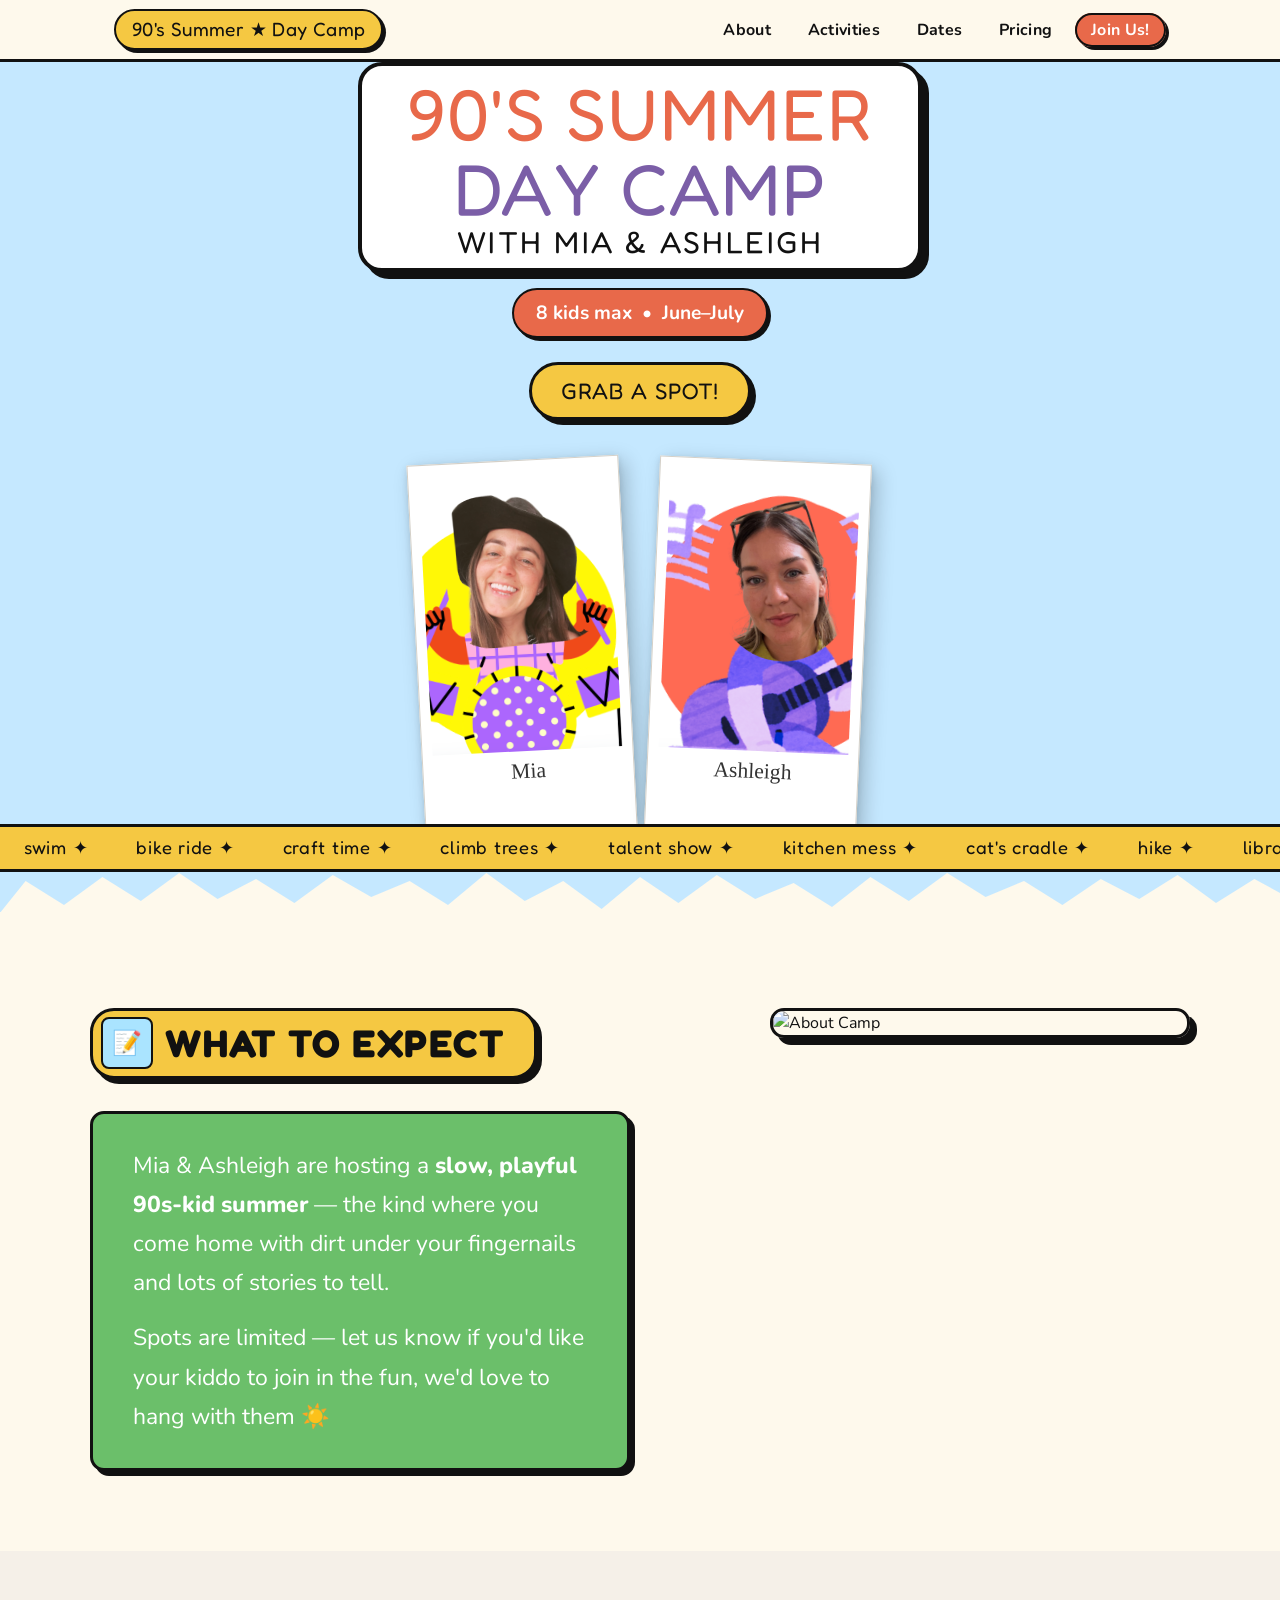
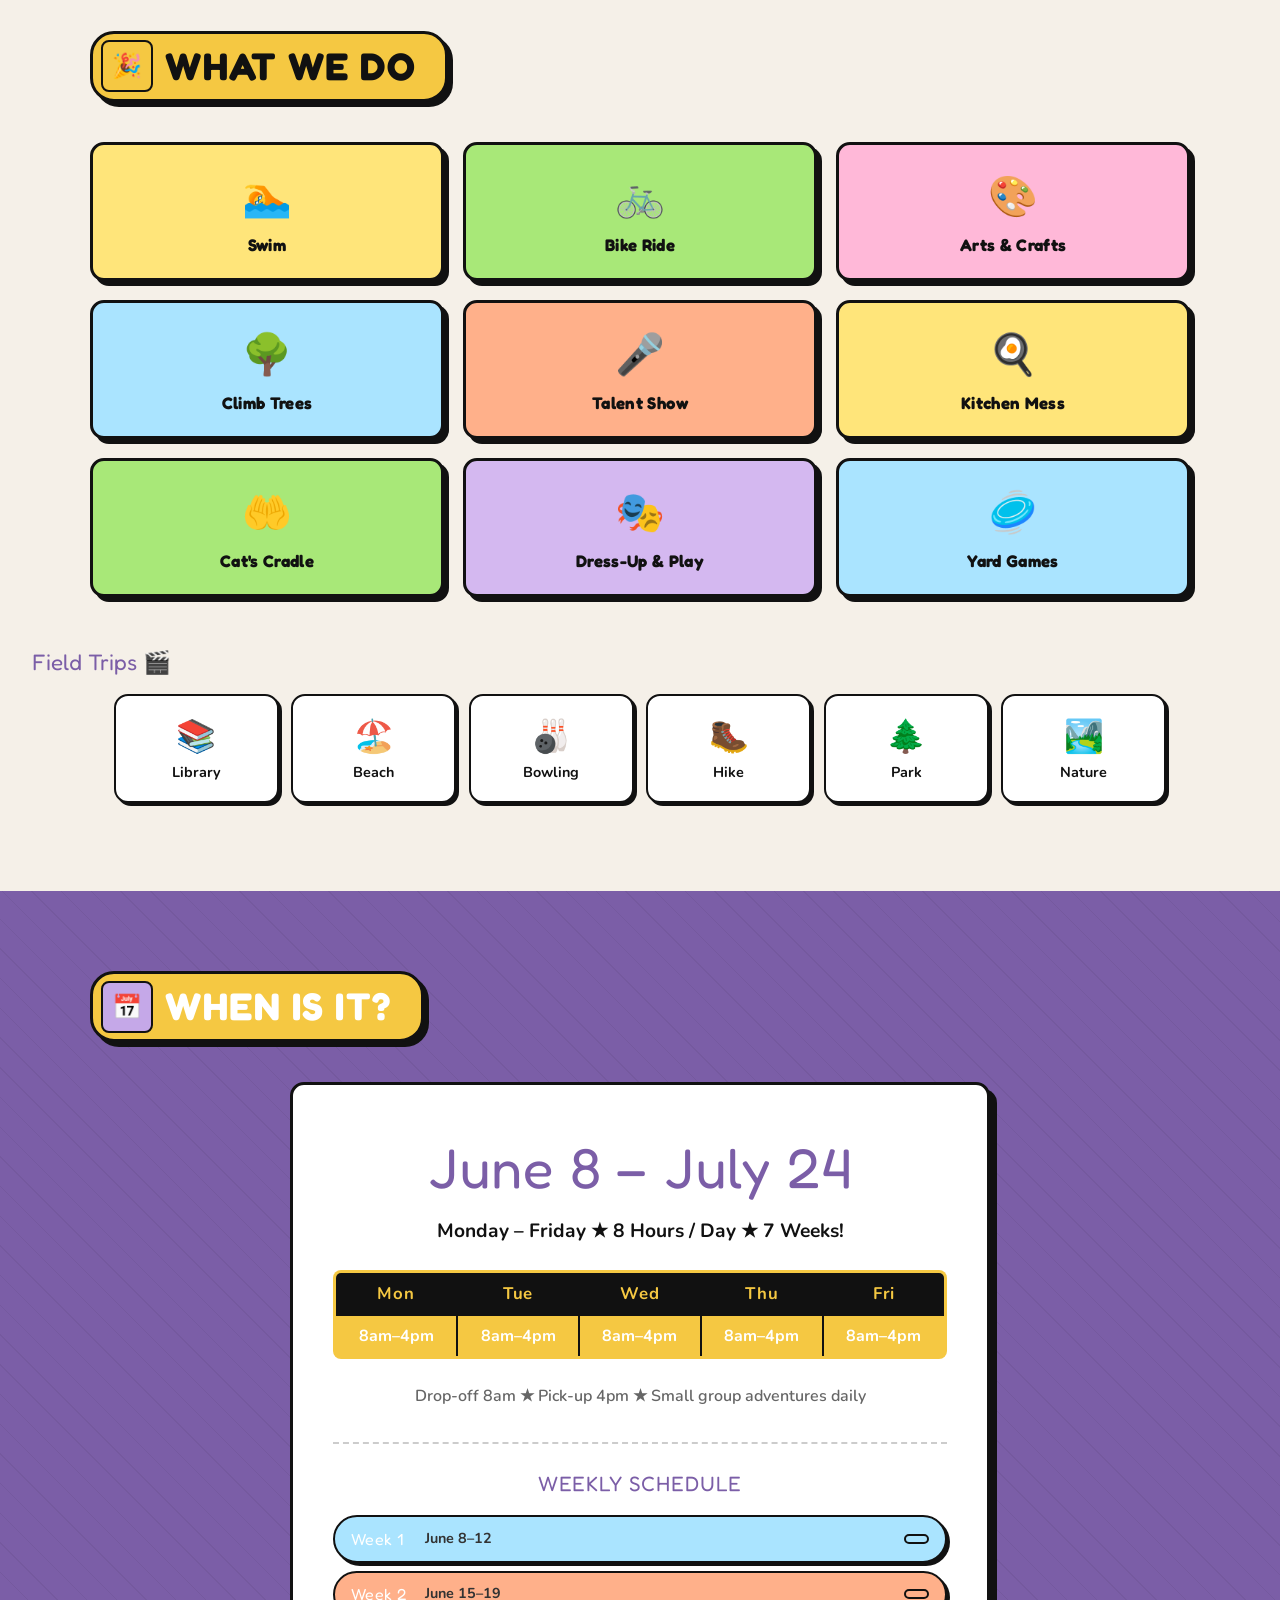
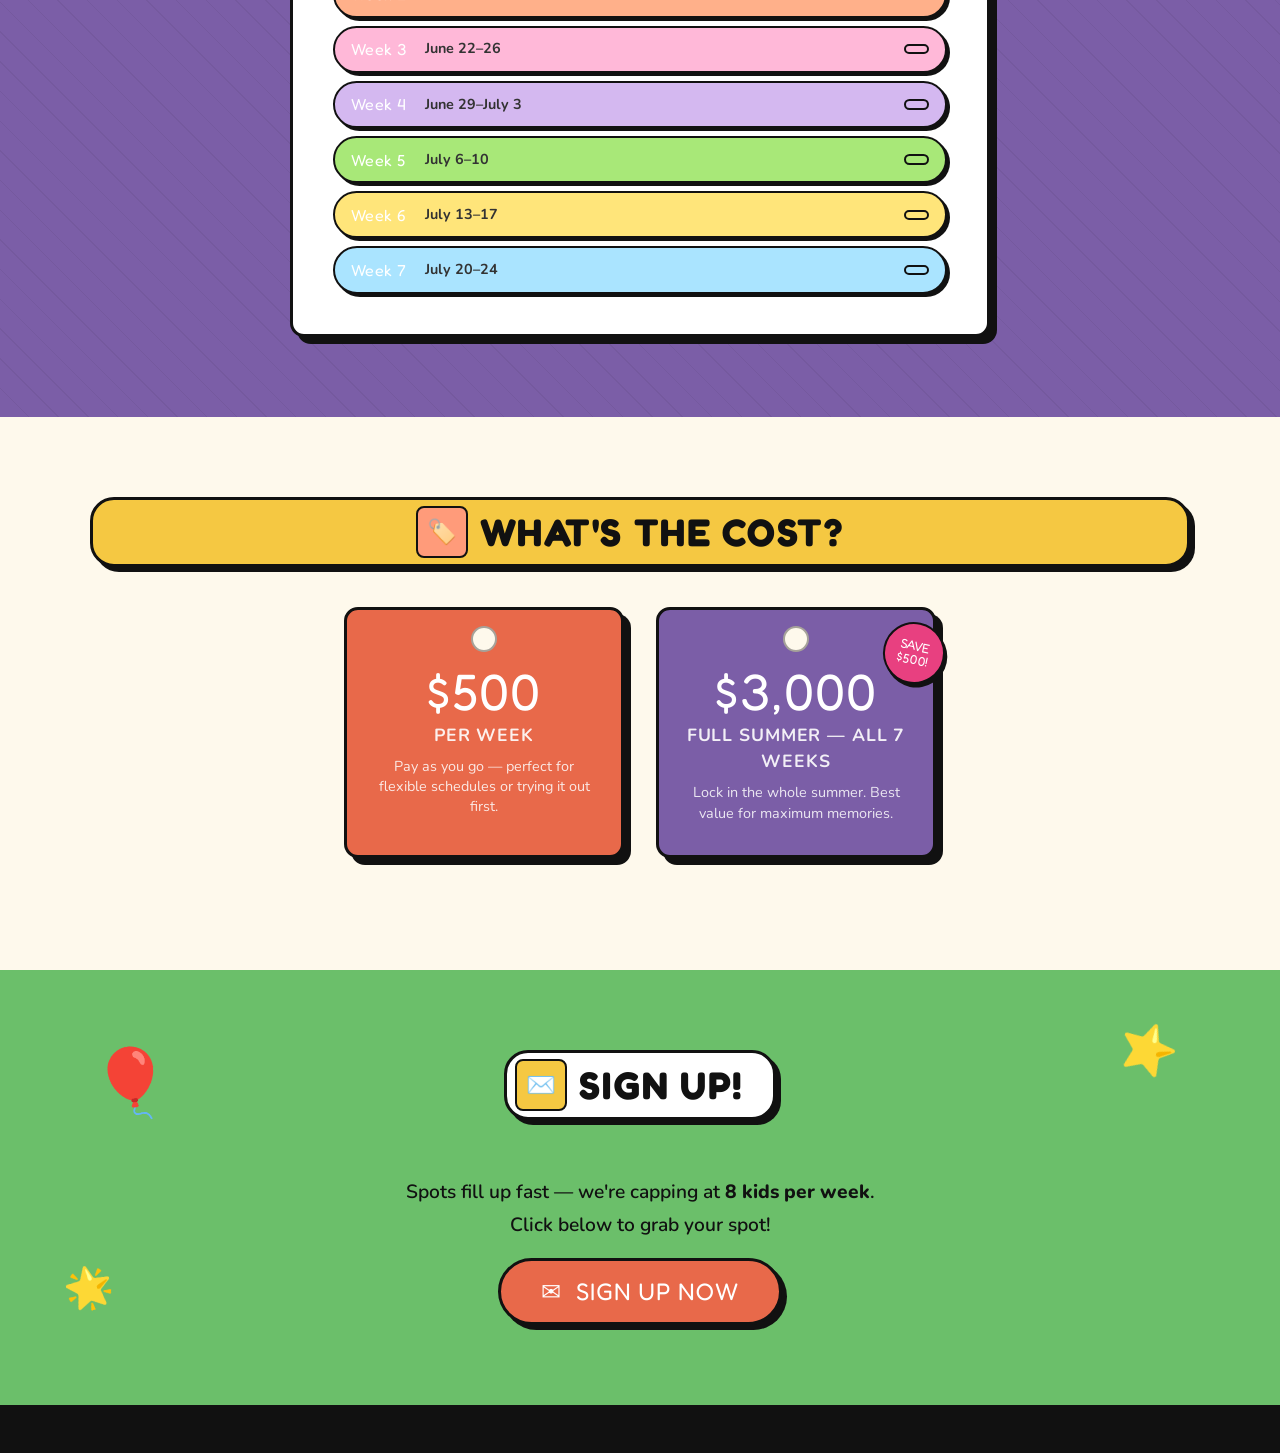
==== index.html @ b793701d "Merge pull request #31 from talllabs/claude/child-registration-collections-RQ54c Remove emoji featur" ====
<!DOCTYPE html>
<html lang="en">
<head>
  <meta charset="UTF-8" />
  <meta name="viewport" content="width=device-width, initial-scale=1.0" />
  <title>90's Summer Day Camp</title>
  <meta name="camp-jsonbin-key" content=$2a$10$X6s.Q4j9Kp0GneoQ5o5ya.vvOw.jIzRJ5BoRgBD1ADGvx.qs7HqnG>
  <meta name="description" content="A slow, playful 90s-kid summer. June–July. Hosted by Mia & Ashleigh." />
  <!-- Camp data bin — set this after admin setup (Settings → Copy Snippet) -->
  <meta name="camp-bin-id" content="69d0a3d6856a682189fa7ef5" />
  <!-- JSONBin scoped Access Key for form submission logging — use Access Key, NOT master key -->
  <meta name="camp-jsonbin-key" content="$2a$10$X6s.Q4j9Kp0GneoQ5o5ya.vvOw.jIzRJ5BoRgBD1ADGvx.qs7HqnG" />

  <!-- Fonts -->
  <link rel="preconnect" href="https://fonts.googleapis.com" />
  <link rel="preconnect" href="https://fonts.gstatic.com" crossorigin />
  <link href="https://fonts.googleapis.com/css2?family=VT323&family=Boogaloo&family=Titan+One&family=Permanent+Marker&family=Fredoka+One&family=Nunito:wght@400;600;700;800&display=swap" rel="stylesheet" />

  <!-- CSS -->
  <link rel="stylesheet" href="css/reset.css" />
  <link rel="stylesheet" href="css/variables.css" />
  <link rel="stylesheet" href="css/layout.css" />
  <link rel="stylesheet" href="css/typography.css" />
  <link rel="stylesheet" href="css/components.css" />
  <link rel="stylesheet" href="css/hero.css" />
  <link rel="stylesheet" href="css/mobile.css" />
</head>
<body>

  <!-- NAV -->
  <nav class="site-nav" id="site-nav">
    <div class="nav-inner">
      <a href="/" class="nav-logo" style="text-decoration:none;">90's Summer &#9733; Day Camp</a>
      <ul class="nav-links">
        <li><a href="#about">About</a></li>
        <li><a href="#activities">Activities</a></li>
        <li><a href="#dates">Dates</a></li>
        <li><a href="#pricing">Pricing</a></li>
        <li><a href="#join" class="nav-cta">Join Us!</a></li>
      </ul>
      <button class="nav-burger" aria-label="Open menu" aria-expanded="false">&#9776;</button>
    </div>
  </nav>

  <!-- HERO -->
  <section class="hero" id="hero">
    <div class="hero-inner">
      <div class="hero-content">
        <div class="hero-title-pill">
          <span class="title-line-1">90's Summer</span>
          <span class="title-line-2">Day Camp</span>
          <span class="title-line-3">With Mia &amp; Ashleigh</span>
        </div>
        <p class="hero-tagline">8 kids max &nbsp;&#8226;&nbsp; June&ndash;July</p>
        <a href="#join" class="btn btn--hero">Grab a Spot!</a>
      </div>

      <div class="hero-photos">
        <div class="polaroid polaroid--left">
          <img src="images/mia.png" alt="Mia" class="hero-photo" />
          <span class="polaroid-name">Mia</span>
        </div>
        <div class="polaroid polaroid--right">
          <img src="images/ashleigh.png" alt="Ashleigh" class="hero-photo" />
          <span class="polaroid-name">Ashleigh</span>
        </div>
      </div>
    </div>

    <div class="marquee-wrap" aria-hidden="true">
      <div class="marquee-track">
        <span>swim &#10022;</span>
        <span>bike ride &#10022;</span>
        <span>craft time &#10022;</span>
        <span>climb trees &#10022;</span>
        <span>talent show &#10022;</span>
        <span>kitchen mess &#10022;</span>
        <span>cat's cradle &#10022;</span>
        <span>hike &#10022;</span>
        <span>library day &#10022;</span>
        <span>bowling &#10022;</span>
        <span>beach trip &#10022;</span>
        <span>park adventures &#10022;</span>
        <span>swim &#10022;</span>
        <span>bike ride &#10022;</span>
        <span>craft time &#10022;</span>
        <span>climb trees &#10022;</span>
        <span>talent show &#10022;</span>
        <span>kitchen mess &#10022;</span>
        <span>cat's cradle &#10022;</span>
        <span>hike &#10022;</span>
        <span>library day &#10022;</span>
        <span>bowling &#10022;</span>
        <span>beach trip &#10022;</span>
        <span>park adventures &#10022;</span>
      </div>
    </div>

    <div class="torn-edge torn-edge--below" aria-hidden="true"></div>
  </section>

  <!-- ABOUT -->
  <section class="about section" id="about">
    <div class="section-inner about-inner">
      <div class="about-text">
        <h2 class="section-banner">
          <span class="banner-icon" style="background: var(--light-blue);">📝</span>
          <span class="banner-text">What to Expect</span>
        </h2>
        <div class="notepad-card">
          <p>
            Mia &amp; Ashleigh are hosting a <strong>slow, playful 90s-kid summer</strong> — the kind where you come home with dirt under your fingernails and lots of stories to tell.
          </p>
          <p>
            Spots are limited — let us know if you'd like your kiddo to join in the fun, we'd love to hang with them &#x2600;&#xFE0F;
          </p>
        </div>
      </div>
      <div class="about-decoration">
        <img src="images/about.png" alt="About Camp" class="about-photo">
      </div>
    </div>
  </section>

  <!-- ACTIVITIES -->
  <section class="activities section section--tinted" id="activities">
    <div class="section-inner">
      <h2 class="section-banner">
        <span class="banner-icon" style="background: var(--yellow);">🎉</span>
        <span class="banner-text">What We Do</span>
      </h2>

      <div class="activity-grid">
        <div class="activity-card" style="--card-bg: #FFE57A;">
          <div class="activity-icon">🏊</div>
          <div class="activity-name">Swim</div>
        </div>
        <div class="activity-card" style="--card-bg: #A8E878;">
          <div class="activity-icon">🚲</div>
          <div class="activity-name">Bike Ride</div>
        </div>
        <div class="activity-card" style="--card-bg: #FFB8D8;">
          <div class="activity-icon">🎨</div>
          <div class="activity-name">Arts &amp; Crafts</div>
        </div>
        <div class="activity-card" style="--card-bg: #AAE4FF;">
          <div class="activity-icon">🌳</div>
          <div class="activity-name">Climb Trees</div>
        </div>
        <div class="activity-card" style="--card-bg: #FFB08A; color: #111;">
          <div class="activity-icon">🎤</div>
          <div class="activity-name">Talent Show</div>
        </div>
        <div class="activity-card" style="--card-bg: #FFE57A;">
          <div class="activity-icon">🍳</div>
          <div class="activity-name">Kitchen Mess</div>
        </div>
        <div class="activity-card" style="--card-bg: #A8E878;">
          <div class="activity-icon">🤲</div>
          <div class="activity-name">Cat's Cradle</div>
        </div>
        <div class="activity-card" style="--card-bg: #D4B8F0;">
          <div class="activity-icon">🎭</div>
          <div class="activity-name">Dress-Up &amp; Play</div>
        </div>
        <div class="activity-card" style="--card-bg: #AAE4FF;">
          <div class="activity-icon">🥏</div>
          <div class="activity-name">Yard Games</div>
        </div>
      </div>

    </div>
    <div class="film-strip-wrap">
      <div class="film-strip-label">Field Trips &#127916;</div>
      <div class="film-strip" style="max-width: var(--max-width); margin: 0 auto; padding: 0 1.5rem;">
        <div class="film-frame"><span class="frame-emoji">📚</span>Library</div>
        <div class="film-frame"><span class="frame-emoji">🏖️</span>Beach</div>
        <div class="film-frame"><span class="frame-emoji">🎳</span>Bowling</div>
        <div class="film-frame"><span class="frame-emoji">🥾</span>Hike</div>
        <div class="film-frame"><span class="frame-emoji">🌲</span>Park</div>
        <div class="film-frame"><span class="frame-emoji">🏞️</span>Nature</div>
      </div>
    </div>
  </section>

  <!-- DATES -->
  <section class="dates section" id="dates">
    <div class="section-inner">
      <h2 class="section-banner">
        <span class="banner-icon" style="background: var(--lavender);">📅</span>
        <span class="banner-text" style="color: var(--white);">When Is It?</span>
      </h2>

      <div class="dates-card">
        <div class="dates-range">June 8 – July 24</div>
        <div class="dates-sub">Monday – Friday &#9733; 8 Hours / Day &#9733; 7 Weeks!</div>
        <table class="schedule-table">
          <thead>
            <tr>
              <th>Mon</th>
              <th>Tue</th>
              <th>Wed</th>
              <th>Thu</th>
              <th>Fri</th>
            </tr>
          </thead>
          <tbody>
            <tr>
              <td>8am–4pm</td>
              <td>8am–4pm</td>
              <td>8am–4pm</td>
              <td>8am–4pm</td>
              <td>8am–4pm</td>
            </tr>
          </tbody>
        </table>
        <p class="dates-note">Drop-off 8am &#9733; Pick-up 4pm &#9733; Small group adventures daily</p>

        <!-- Weekly schedule with live spot counts from Google Sheet -->
        <div class="week-schedule" id="week-schedule">
          <div class="week-schedule-title">Weekly Schedule</div>
          <div class="week-schedule-row week-row--1" data-week="1">
            <span class="week-label">Week 1</span>
            <span class="week-dates">June 8–12</span>
            <span class="week-spots"></span>
          </div>
          <div class="week-schedule-row week-row--2" data-week="2">
            <span class="week-label">Week 2</span>
            <span class="week-dates">June 15–19</span>
            <span class="week-spots"></span>
          </div>
          <div class="week-schedule-row week-row--3" data-week="3">
            <span class="week-label">Week 3</span>
            <span class="week-dates">June 22–26</span>
            <span class="week-spots"></span>
          </div>
          <div class="week-schedule-row week-row--4" data-week="4">
            <span class="week-label">Week 4</span>
            <span class="week-dates">June 29–July 3</span>
            <span class="week-spots"></span>
          </div>
          <div class="week-schedule-row week-row--5" data-week="5">
            <span class="week-label">Week 5</span>
            <span class="week-dates">July 6–10</span>
            <span class="week-spots"></span>
          </div>
          <div class="week-schedule-row week-row--6" data-week="6">
            <span class="week-label">Week 6</span>
            <span class="week-dates">July 13–17</span>
            <span class="week-spots"></span>
          </div>
          <div class="week-schedule-row week-row--7" data-week="7">
            <span class="week-label">Week 7</span>
            <span class="week-dates">July 20–24</span>
            <span class="week-spots"></span>
          </div>
        </div>

      </div>
    </div>
  </section>

  <!-- PRICING -->
  <section class="pricing section" id="pricing">
    <div class="section-inner">
      <h2 class="section-banner section-banner--centered" style="justify-content:center;">
        <span class="banner-icon" style="background: var(--coral);">🏷️</span>
        <span class="banner-text">What's the Cost?</span>
      </h2>

      <div class="pricing-cards">
        <div class="price-tag price-tag--weekly">
          <div class="price-tag-hole"></div>
          <div class="price-amount">$500</div>
          <div class="price-unit">per week</div>
          <div class="price-detail">Pay as you go — perfect for flexible schedules or trying it out first.</div>
        </div>

        <div class="price-tag price-tag--full">
          <div class="price-tag-hole"></div>
          <div class="price-save-sticker">SAVE<br>$500!</div>
          <div class="price-amount">$3,000</div>
          <div class="price-unit">full summer — all 7 weeks</div>
          <div class="price-detail">Lock in the whole summer. Best value for maximum memories.</div>
        </div>
      </div>

    </div>
  </section>

  <!-- JOIN / CONTACT FORM -->
  <section class="join section" id="join">
    <div class="clipart clipart--join-star1" aria-hidden="true">⭐</div>
    <div class="clipart clipart--join-star2" aria-hidden="true">🌟</div>
    <div class="clipart clipart--join-balloon" aria-hidden="true">🎈</div>

    <div class="section-inner join-inner">
      <a href="/registration.html" style="text-decoration:none;">
        <h2 class="section-banner" style="background: var(--white);">
          <span class="banner-icon" style="background: var(--yellow);">✉️</span>
          <span class="banner-text">Sign Up!</span>
        </h2>
      </a>

      <p class="join-copy">
        Spots fill up fast — we're capping at <strong>8 kids per week</strong>.<br>
        Click below to grab your spot!
      </p>

      <a href="/registration.html" class="btn btn--big btn--press" style="display:inline-block; text-decoration:none;">
        ✉&#xFE0E;&nbsp; Sign Up Now
      </a>

    </div>
  </section>

  <!-- FOOTER -->
  <footer class="site-footer">
  </footer>

  <script src="https://cdnjs.cloudflare.com/ajax/libs/qrcodejs/1.0.0/qrcode.min.js"></script>
  <script src="js/main.js"></script>
</body>
</html>
---- css/variables.css ----
:root {
  /* Colors */
  --cream:      #FEF9EC;
  --yellow:     #F5C842;
  --orange:     #E8694A;
  --blue:       #7BBFE8;
  --green:      #6BBF6A;
  --purple:     #7B5EA7;
  --lavender:   #C5A8E8;
  --pink:       #E8A0C8;
  --teal:       #4ABBB0;
  --hot-pink:   #E84080;
  --lime:       #A8D840;
  --coral:      #FF9B7A;
  --black:      #111111;
  --white:      #ffffff;
  --off-white:  #F5F0E8;
  --light-blue: #AAE4FF;

  /* Fonts */
  --font-heading: 'Fredoka One', cursive;
  --font-nunito:  'Nunito', sans-serif;
  --font-body:    'Nunito', sans-serif;
  --font-titan:   'Titan One', sans-serif;
  --font-marker:  'Permanent Marker', cursive;
  --font-boogaloo:'Boogaloo', sans-serif;
  --font-fredoka: 'Fredoka One', cursive;
  --font-vt323:   'VT323', monospace;

  /* Shadows */
  --shadow-sm:  3px 3px 0 var(--black);
  --shadow-md:  5px 5px 0 var(--black);
  --shadow-lg:  7px 7px 0 var(--black);

  /* Border radius */
  --radius-sm:   8px;
  --radius-md:   14px;
  --radius-lg:   24px;
  --radius-pill: 100px;

  /* Spacing */
  --section-pad: 5rem 1.5rem;
  --max-width: 1100px;

  /* Nav height */
  --nav-h: 62px;
}
---- css/layout.css ----
/* ── Body base ── */
body {
  font-family: var(--font-body);
  background-color: var(--cream);
  color: var(--black);
  overflow-x: hidden;
}

/* ── Nav ── */
.site-nav {
  position: fixed;
  top: 0;
  left: 0;
  right: 0;
  z-index: 1000;
  background: var(--cream);
  height: var(--nav-h);
  border-bottom: 3px solid var(--black);
  transition: box-shadow 0.2s;
}

.site-nav.scrolled {
  box-shadow: 0 4px 0 var(--black);
}

.nav-inner {
  max-width: var(--max-width);
  margin: 0 auto;
  height: 100%;
  display: flex;
  align-items: center;
  padding: 0 1.5rem;
  gap: 2rem;
}

.nav-logo {
  font-family: var(--font-fredoka);
  background: var(--yellow);
  color: var(--black);
  font-size: 1.2rem;
  letter-spacing: 0.02em;
  flex-shrink: 0;
  padding: 0.25rem 1rem;
  border: 2.5px solid var(--black);
  border-radius: var(--radius-pill);
  box-shadow: var(--shadow-sm);
}

.nav-links {
  display: flex;
  gap: 0.5rem;
  margin-left: auto;
}

.nav-links a {
  color: var(--black);
  font-family: var(--font-nunito);
  font-weight: 700;
  font-size: 1rem;
  letter-spacing: 0.02em;
  padding: 0.25rem 0.9rem;
  border-radius: var(--radius-pill);
  transition: background 0.15s, color 0.15s;
}

.nav-links a:hover {
  background: var(--yellow);
}

.nav-cta {
  background: var(--orange) !important;
  color: var(--white) !important;
  border: 2.5px solid var(--black) !important;
  box-shadow: var(--shadow-sm);
  transition: transform 0.1s, box-shadow 0.1s !important;
}

.nav-cta:hover {
  transform: translate(2px, 2px) !important;
  box-shadow: 1px 1px 0 var(--black) !important;
  background: var(--orange) !important;
}

.nav-burger {
  display: none;
  color: var(--black);
  font-size: 1.6rem;
  margin-left: auto;
}

/* ── Sections ── */
.section {
  position: relative;
  padding: var(--section-pad);
}

.section--tinted {
  background: var(--off-white);
}

.section--paper {
  background: var(--white);
}

.section-inner {
  max-width: var(--max-width);
  margin: 0 auto;
  position: relative;
}

.centered {
  text-align: center;
}

/* ── Footer ── */
.site-footer {
  background: var(--black);
  color: var(--cream);
  text-align: center;
  padding: 1.5rem;
  font-family: var(--font-nunito);
  font-size: 0.95rem;
  font-weight: 600;
  letter-spacing: 0.03em;
}
---- css/typography.css ----
/* ── Section Banner (pill heading style) ── */
.section-banner {
  display: inline-flex;
  align-items: center;
  gap: 0.75rem;
  background: var(--yellow);
  border: 3px solid var(--black);
  border-radius: var(--radius-lg);
  padding: 0.4rem 1.8rem 0.4rem 0.5rem;
  box-shadow: var(--shadow-md);
  margin-bottom: 2.5rem;
}

.section-banner .banner-icon {
  display: inline-flex;
  align-items: center;
  justify-content: center;
  width: 52px;
  height: 52px;
  border: 2.5px solid var(--black);
  border-radius: var(--radius-sm);
  font-size: 1.5rem;
  flex-shrink: 0;
}

.section-banner .banner-text {
  font-family: var(--font-fredoka);
  font-size: clamp(1.6rem, 4vw, 2.4rem);
  text-transform: uppercase;
  letter-spacing: 0.04em;
  color: var(--black);
  line-height: 1;
}

.section-banner--centered {
  display: flex;
  justify-content: center;
  text-align: center;
}

.section-banner--alt {
  background: var(--orange);
}

.section-banner--alt .banner-text {
  color: var(--white);
}

/* ── Body copy ── */
p {
  font-family: var(--font-nunito);
  font-size: 1.15rem;
  line-height: 1.7;
}

strong {
  font-weight: 800;
}

/* ── Legacy ransom-note stubs (unused but kept for safety) ── */
.ransom-heading { display: inline-flex; flex-wrap: wrap; gap: 0.15em; }
.section-heading { margin-bottom: 2.5rem; }
.r-titan   { font-family: var(--font-titan); }
.r-marker  { font-family: var(--font-marker); }
.r-boogaloo{ font-family: var(--font-boogaloo); }
.r-fredoka { font-family: var(--font-fredoka); }
.r-pixel   { font-family: var(--font-vt323); }
.r-lime    { color: var(--lime); }
.r-orange  { color: var(--orange); }
.r-teal    { color: var(--teal); }
.r-purple  { color: var(--purple); }
.r-yellow  { color: var(--yellow); }
.r-hot-pink{ color: var(--hot-pink); }
.r-white   { color: var(--white); }
.r-black   { color: var(--black); }
.r-up      { transform: rotate(-4deg); }
.r-down    { transform: rotate(3deg); }
.r-level   { transform: rotate(-1deg); }
---- css/components.css ----
/* ── Buttons ── */
.btn {
  display: inline-block;
  font-family: var(--font-fredoka);
  font-size: 1.2rem;
  letter-spacing: 0.04em;
  padding: 0.6rem 1.8rem;
  border: 3px solid var(--black);
  border-radius: var(--radius-pill);
  box-shadow: var(--shadow-md);
  transition: transform 0.1s, box-shadow 0.1s;
  cursor: pointer;
  text-transform: uppercase;
}

.btn:hover,
.btn:focus {
  transform: translate(3px, 3px);
  box-shadow: 2px 2px 0 var(--black);
  outline: none;
}

.btn--hero {
  background: var(--yellow);
  color: var(--black);
  font-size: 1.4rem;
  margin-top: 0.5rem;
}

.btn--big {
  font-size: 1.5rem;
  padding: 0.8rem 2.5rem;
}

.btn--press {
  background: var(--orange);
  color: var(--white);
}

/* ── Notepad card (About) ── */
.notepad-card {
  background: var(--green);
  color: var(--white);
  border: 3px solid var(--black);
  box-shadow: var(--shadow-md);
  border-radius: var(--radius-md);
  padding: 2rem 2rem 2rem 2.5rem;
  max-width: 540px;
  display: flex;
  flex-direction: column;
  gap: 1rem;
}

.notepad-card p {
  color: var(--white);
  font-size: 1.44rem;
}

/* ── Activity cards ── */
.activity-grid {
  display: grid;
  grid-template-columns: repeat(3, 1fr);
  gap: 1.2rem;
  margin-bottom: 3rem;
}

.activity-card {
  background: var(--card-bg, var(--yellow));
  border: 3px solid var(--black);
  box-shadow: var(--shadow-md);
  border-radius: var(--radius-md);
  padding: 1.4rem 1rem;
  text-align: center;
  transition: transform 0.15s, box-shadow 0.15s;
}

.activity-card:hover {
  transform: translateY(-4px);
  box-shadow: var(--shadow-lg);
  z-index: 2;
  position: relative;
}

.activity-icon {
  font-size: 2.5rem;
  margin-bottom: 0.5rem;
}

.activity-name {
  font-family: var(--font-fredoka);
  font-size: 1.05rem;
  font-weight: 700;
  line-height: 1.2;
  letter-spacing: 0.02em;
}

/* ── Field trips strip ── */
.film-strip-wrap {
  margin-top: 2rem;
  padding: 0 0 0.5rem;
}

.film-strip-label {
  font-family: var(--font-fredoka);
  font-size: 1.4rem;
  color: var(--purple);
  margin-bottom: 1rem;
  padding: 0 0.5rem;
}

.film-strip {
  display: grid;
  grid-template-columns: repeat(6, 1fr);
  gap: 0.8rem;
}

.film-frame {
  background: var(--white);
  border: 2.5px solid var(--black);
  border-radius: var(--radius-md);
  box-shadow: var(--shadow-sm);
  display: flex;
  flex-direction: column;
  align-items: center;
  justify-content: center;
  font-family: var(--font-nunito);
  font-weight: 700;
  font-size: 0.9rem;
  text-align: center;
  line-height: 1.3;
  gap: 6px;
  padding: 1.2rem 0.5rem;
}

.film-frame .frame-emoji {
  font-size: 2rem;
}

/* ── Schedule table ── */
.schedule-table {
  width: 100%;
  border: 3px solid var(--black);
  border-radius: var(--radius-sm);
  overflow: hidden;
  background: var(--yellow);
  margin: 1.5rem 0;
}

.schedule-table th,
.schedule-table td {
  border: 2px solid var(--black);
  padding: 0.5rem 0.75rem;
  text-align: center;
  font-family: var(--font-nunito);
  font-weight: 700;
  font-size: 1rem;
}

.schedule-table th {
  background: var(--black);
  color: var(--yellow);
  font-size: 1.05rem;
  letter-spacing: 0.05em;
}

/* ── Week Selector (dates section) ── */
.week-selector {
  margin-top: 2rem;
  border-top: 2px dashed #ccc;
  padding-top: 1.5rem;
}

.week-selector-title {
  font-family: var(--font-fredoka);
  font-size: 1.4rem;
  letter-spacing: 0.04em;
  text-align: center;
  color: var(--purple);
  margin-bottom: 1rem;
  text-transform: uppercase;
}

.week-row {
  display: flex;
  align-items: center;
  gap: 1rem;
  padding: 0.65rem 1rem;
  border: 2.5px solid var(--black);
  border-radius: var(--radius-pill);
  margin-bottom: 0.6rem;
  box-shadow: var(--shadow-sm);
}

.week-row--1 { background: #AAE4FF; }
.week-row--2 { background: #FFB08A; }
.week-row--3 { background: #FFB8D8; }
.week-row--4 { background: #D4B8F0; }
.week-row--5 { background: #A8E878; }
.week-row--6 { background: #FFE57A; }
.week-row--7 { background: #AAE4FF; }

.week-label {
  font-family: var(--font-fredoka);
  font-size: 1.1rem;
  min-width: 68px;
  letter-spacing: 0.02em;
}

.week-dates {
  font-family: var(--font-nunito);
  font-weight: 700;
  font-size: 1rem;
  flex: 1;
  color: #333;
}

/* ── Price tags ── */
.pricing-cards {
  display: flex;
  gap: 2rem;
  justify-content: center;
  flex-wrap: wrap;
  margin-bottom: 2rem;
}

.price-tag {
  position: relative;
  width: 280px;
  padding: 3.5rem 1.5rem 2rem;
  border: 3px solid var(--black);
  border-radius: var(--radius-md);
  box-shadow: var(--shadow-lg);
  text-align: center;
  transition: transform 0.15s, box-shadow 0.15s;
}

.price-tag:hover {
  transform: translateY(-4px);
}

.price-tag--weekly {
  background: var(--orange);
  color: var(--white);
}

.price-tag--full {
  background: var(--purple);
  color: var(--white);
}

.price-tag-hole {
  position: absolute;
  top: 16px;
  left: 50%;
  transform: translateX(-50%);
  width: 26px;
  height: 26px;
  background: var(--cream);
  border: 2px solid rgba(0,0,0,0.35);
  border-radius: 50%;
}

.price-amount {
  font-family: var(--font-fredoka);
  font-size: 3.2rem;
  line-height: 1;
  letter-spacing: 0.02em;
}

.price-unit {
  font-family: var(--font-nunito);
  font-weight: 700;
  font-size: 1.1rem;
  margin-top: 0.25rem;
  opacity: 0.9;
  text-transform: uppercase;
  letter-spacing: 0.05em;
}

.price-detail {
  font-family: var(--font-nunito);
  font-size: 0.9rem;
  opacity: 0.85;
  margin-top: 0.5rem;
  line-height: 1.4;
}

.price-save-sticker {
  position: absolute;
  top: 12px;
  right: -12px;
  background: var(--hot-pink);
  color: var(--white);
  font-family: var(--font-fredoka);
  font-size: 0.8rem;
  width: 62px;
  height: 62px;
  border-radius: 50%;
  display: flex;
  align-items: center;
  justify-content: center;
  text-align: center;
  line-height: 1.1;
  border: 2.5px solid var(--black);
  box-shadow: var(--shadow-sm);
  transform: rotate(12deg);
}

/* ── Payment methods ── */
.payment-section {
  margin-top: 2rem;
  text-align: center;
}

.payment-title {
  font-family: var(--font-fredoka);
  font-size: 1.1rem;
  letter-spacing: 0.06em;
  text-transform: uppercase;
  color: var(--black);
  margin-bottom: 0.75rem;
}

.payment-methods {
  display: flex;
  gap: 1rem;
  justify-content: center;
  flex-wrap: wrap;
}

.payment-pill {
  display: inline-flex;
  align-items: center;
  gap: 0.4rem;
  font-family: var(--font-fredoka);
  font-size: 1.15rem;
  padding: 0.5rem 1.6rem;
  border: 3px solid var(--black);
  border-radius: var(--radius-pill);
  box-shadow: var(--shadow-sm);
  transition: transform 0.1s, box-shadow 0.1s;
  letter-spacing: 0.02em;
}

.payment-pill:hover {
  transform: translate(2px, 2px);
  box-shadow: 1px 1px 0 var(--black);
}

.payment-pill--venmo {
  background: #3D95CE;
  color: var(--white);
}

.payment-pill--card {
  background: var(--yellow);
  color: var(--black);
}

/* ── Signup Form ── */
.signup-form {
  width: 100%;
  max-width: 640px;
  display: flex;
  flex-direction: column;
  gap: 1.25rem;
  text-align: left;
}

.form-row {
  display: grid;
  grid-template-columns: 1fr 1fr;
  gap: 1rem;
}

.form-field {
  display: flex;
  flex-direction: column;
  gap: 0.35rem;
}

.form-label {
  font-family: var(--font-fredoka);
  font-size: 1.05rem;
  letter-spacing: 0.03em;
  color: var(--white);
  text-shadow: 1px 1px 0 rgba(0,0,0,0.15);
}

.form-input {
  font-family: var(--font-nunito);
  font-size: 1rem;
  font-weight: 600;
  padding: 0.6rem 1rem;
  border: 2.5px solid var(--black);
  border-radius: var(--radius-md);
  background: var(--white);
  color: var(--black);
  transition: box-shadow 0.15s;
  width: 100%;
  box-sizing: border-box;
}

.form-input:focus {
  outline: none;
  box-shadow: 0 0 0 3px var(--yellow);
}

.form-textarea {
  resize: vertical;
  min-height: 90px;
}

/* ── Week checkboxes in form ── */
.form-weeks-section {
  display: flex;
  flex-direction: column;
  gap: 0.75rem;
}

.form-weeks-title {
  font-family: var(--font-fredoka);
  font-size: 1.2rem;
  letter-spacing: 0.04em;
  color: var(--white);
  text-shadow: 1px 1px 0 rgba(0,0,0,0.15);
  text-transform: uppercase;
}

.form-weeks-grid {
  display: flex;
  flex-direction: column;
  gap: 0.5rem;
}

.week-check {
  display: flex;
  align-items: center;
  gap: 0.75rem;
  padding: 0.6rem 1rem;
  border: 2.5px solid var(--black);
  border-radius: var(--radius-pill);
  cursor: pointer;
  transition: box-shadow 0.12s, transform 0.12s;
  box-shadow: var(--shadow-sm);
}

.week-check input[type="checkbox"] {
  width: 20px;
  height: 20px;
  flex-shrink: 0;
  cursor: pointer;
  accent-color: var(--black);
}

.week-check-body {
  display: flex;
  align-items: center;
  gap: 0.75rem;
  flex: 1;
  pointer-events: none;
}

.week-check-num {
  font-family: var(--font-fredoka);
  font-size: 1rem;
  min-width: 62px;
  letter-spacing: 0.02em;
}

.week-check-date {
  font-family: var(--font-nunito);
  font-weight: 700;
  font-size: 0.95rem;
  color: #333;
}

.week-check--1 { background: #AAE4FF; }
.week-check--2 { background: #FFB08A; }
.week-check--3 { background: #FFB8D8; }
.week-check--4 { background: #D4B8F0; }
.week-check--5 { background: #A8E878; }
.week-check--6 { background: #FFE57A; }
.week-check--7 { background: #AAE4FF; }

.week-check:has(input:checked) {
  box-shadow: 4px 4px 0 var(--black);
  transform: translateY(-2px);
}

/* ── Price calculator ── */
.price-calc {
  background: var(--white);
  border: 3px solid var(--black);
  border-radius: var(--radius-md);
  padding: 1rem 1.5rem;
  box-shadow: var(--shadow-md);
  display: flex;
  flex-direction: column;
  gap: 0.35rem;
}

.price-calc-inner {
  display: flex;
  align-items: baseline;
  justify-content: space-between;
  gap: 1rem;
}

.price-calc-label {
  font-family: var(--font-nunito);
  font-weight: 700;
  font-size: 1rem;
  color: var(--black);
  text-transform: uppercase;
  letter-spacing: 0.05em;
}

.price-calc-amount {
  font-family: var(--font-fredoka);
  font-size: 2rem;
  color: var(--purple);
  line-height: 1;
  transition: color 0.2s;
}

.price-calc-savings {
  font-family: var(--font-nunito);
  font-weight: 700;
  font-size: 0.95rem;
  color: var(--green);
  display: none;
}

.price-calc-savings.visible {
  display: block;
}

.form-submit {
  align-self: center;
  margin-top: 0.5rem;
}

/* ── Weekly Schedule (dates section) ── */
.week-schedule {
  margin-top: 2rem;
  border-top: 2px dashed #ccc;
  padding-top: 1.5rem;
  display: flex;
  flex-direction: column;
  gap: 0.5rem;
}

.week-schedule-title {
  font-family: var(--font-fredoka);
  font-size: 1.3rem;
  letter-spacing: 0.04em;
  text-align: center;
  color: var(--purple);
  margin-bottom: 0.5rem;
  text-transform: uppercase;
}

.week-schedule-row {
  display: flex;
  align-items: center;
  gap: 0.75rem;
  padding: 0.6rem 1rem;
  border: 2.5px solid var(--black);
  border-radius: var(--radius-pill);
  box-shadow: var(--shadow-sm);
  transition: opacity 0.2s;
}

.week-schedule-row.week-full {
  opacity: 0.55;
}

.week-schedule-row .week-label {
  font-family: var(--font-fredoka);
  font-size: 1rem;
  min-width: 62px;
}

.week-schedule-row .week-dates {
  font-family: var(--font-nunito);
  font-weight: 700;
  font-size: 0.9rem;
  color: #333;
  flex: 1;
}

.week-spots {
  font-family: var(--font-nunito);
  font-weight: 800;
  font-size: 0.8rem;
  text-transform: uppercase;
  letter-spacing: 0.05em;
  padding: 0.2rem 0.65rem;
  border-radius: var(--radius-pill);
  border: 2px solid var(--black);
  white-space: nowrap;
}

.spots-open { background: #A8E878; color: #222; }
.spots-some { background: #FFE57A; color: #222; }
.spots-low  { background: var(--coral); color: var(--white); }
.spots-full { background: #ccc; color: #555; text-decoration: line-through; }

.week-emojis {
  font-size: 1.15rem;
  letter-spacing: 0.1em;
  min-width: 2rem;
}

/* Disabled week checkbox when full */
.week-check--full {
  opacity: 0.5;
  pointer-events: none;
}

.week-check-spots {
  font-family: var(--font-nunito);
  font-weight: 800;
  font-size: 0.75rem;
  text-transform: uppercase;
  letter-spacing: 0.04em;
  padding: 0.15rem 0.55rem;
  border-radius: var(--radius-pill);
  border: 1.5px solid var(--black);
  margin-left: auto;
}

/* ── Emoji kid display on schedule ── */
.week-emojis {
  display: flex;
  gap: 3px;
  flex-wrap: wrap;
  align-items: center;
}

.emoji-kid {
  font-size: 1.2rem;
  line-height: 1;
}

.emoji-pending {
  opacity: 0.4;
  filter: grayscale(0.3);
}

/* ── Emoji picker ── */
.form-label-hint {
  display: block;
  font-family: var(--font-nunito);
  font-size: 0.88rem;
  font-weight: 600;
  color: rgba(255,255,255,0.75);
  margin-top: 0.15rem;
  margin-bottom: 0.5rem;
  line-height: 1.4;
}

.emoji-own-wrap {
  display: flex;
  align-items: center;
  gap: 0.75rem;
  margin-bottom: 0.5rem;
}

.emoji-own-input {
  width: 140px !important;
  font-size: 1.4rem !important;
  text-align: center;
  padding: 0.45rem 0.75rem !important;
}

.emoji-own-or {
  font-family: var(--font-nunito);
  font-weight: 700;
  font-size: 0.9rem;
  color: rgba(255,255,255,0.8);
  white-space: nowrap;
}

.emoji-picker {
  display: flex;
  flex-wrap: wrap;
  gap: 0.4rem;
  background: var(--white);
  border: 2.5px solid var(--black);
  border-radius: var(--radius-md);
  padding: 0.75rem;
}

.emoji-btn {
  font-size: 1.6rem;
  width: 48px;
  height: 48px;
  display: flex;
  align-items: center;
  justify-content: center;
  border: 2.5px solid transparent;
  border-radius: var(--radius-sm);
  background: transparent;
  cursor: pointer;
  transition: background 0.12s, border-color 0.12s, transform 0.1s;
  line-height: 1;
}

.emoji-btn:hover {
  background: var(--yellow);
  transform: scale(1.15);
}

.emoji-btn.selected {
  background: var(--yellow);
  border-color: var(--black);
  box-shadow: var(--shadow-sm);
  transform: scale(1.15);
}

.emoji-btn.emoji-taken {
  opacity: 0.25;
  cursor: not-allowed;
  filter: grayscale(1);
  transform: none !important;
}

.emoji-selected-display {
  font-family: var(--font-nunito);
  font-weight: 700;
  font-size: 1rem;
  color: var(--white);
  margin-top: 0.4rem;
  min-height: 1.4rem;
  opacity: 0.85;
}

/* ── Form error ── */
.form-error {
  display: none;
  background: #fff0f0;
  border: 2px solid #e84040;
  border-radius: var(--radius-md);
  padding: 0.6rem 1rem;
  font-family: var(--font-nunito);
  font-weight: 700;
  font-size: 0.95rem;
  color: #c00;
}

/* ── Payment panel ── */
.payment-panel {
  display: none;
  flex-direction: column;
  align-items: center;
  text-align: center;
  gap: 1.25rem;
  width: 100%;
  max-width: 520px;
  animation: fadeUp 0.4s ease forwards;
}

.payment-panel.visible {
  display: flex;
}

@keyframes fadeUp {
  from { opacity: 0; transform: translateY(20px); }
  to   { opacity: 1; transform: translateY(0); }
}

.payment-panel-emoji {
  font-size: 3.5rem;
}

.payment-panel-title {
  font-family: var(--font-fredoka);
  font-size: 2rem;
  color: var(--white);
  letter-spacing: 0.02em;
  margin: 0;
}

.payment-panel-sub {
  font-family: var(--font-nunito);
  font-weight: 700;
  font-size: 1.15rem;
  color: var(--white);
  margin: 0;
}

.venmo-card {
  background: var(--white);
  border: 3px solid var(--black);
  border-radius: var(--radius-md);
  box-shadow: var(--shadow-lg);
  padding: 2rem 2.5rem;
  display: flex;
  flex-direction: column;
  align-items: center;
  gap: 1rem;
  width: 100%;
}

.venmo-handle {
  font-family: var(--font-fredoka);
  font-size: 2.4rem;
  color: #3D95CE;
  letter-spacing: 0.02em;
}

.venmo-verify {
  font-family: var(--font-nunito);
  font-weight: 600;
  font-size: 1rem;
  color: #555;
}

.venmo-link {
  font-size: 1.2rem;
  padding: 0.65rem 2rem;
}

.venmo-qr-wrap {
  display: flex;
  flex-direction: column;
  align-items: center;
  gap: 0.5rem;
  margin-top: 0.5rem;
}

.venmo-qr-label {
  font-family: var(--font-nunito);
  font-weight: 700;
  font-size: 0.9rem;
  color: #666;
  text-transform: uppercase;
  letter-spacing: 0.05em;
}

#venmo-qr {
  border: 3px solid var(--black);
  border-radius: var(--radius-sm);
  box-shadow: var(--shadow-sm);
}

.payment-panel-note {
  font-family: var(--font-nunito);
  font-weight: 600;
  font-size: 1rem;
  color: var(--white);
  max-width: 420px;
  line-height: 1.6;
  margin: 0;
}

/* ── Entrance animations ── */
.fade-in {
  opacity: 0;
  transform: translateY(16px);
  transition: opacity 0.4s ease, transform 0.4s ease;
}

.fade-in.visible {
  opacity: 1;
  transform: translateY(0);
}
---- css/hero.css ----
/* ── Hero section ── */
.hero {
  min-height: 100svh;
  background: #C5E8FF;
  position: relative;
  display: flex;
  flex-direction: column;
  align-items: center;
  justify-content: center;
  overflow: hidden;
  padding-top: var(--nav-h);
  padding-bottom: 5rem;
}

/* ── Hero inner: centered column ── */
.hero-inner {
  position: relative;
  z-index: 3;
  display: flex;
  flex-direction: column;
  align-items: center;
  gap: 2.5rem;
  width: 100%;
  max-width: var(--max-width);
  padding: 0 1.5rem;
}

/* ── Hero content (text) ── */
.hero-content {
  display: flex;
  flex-direction: column;
  align-items: center;
  text-align: center;
  gap: 1rem;
}

/* ── Main pill title ── */
.hero-title-pill {
  background: var(--white);
  border: 4px solid var(--black);
  border-radius: var(--radius-lg);
  box-shadow: var(--shadow-lg);
  padding: 0.6rem 2.8rem;
  font-family: var(--font-fredoka);
  font-size: clamp(2.2rem, 6vw, 4.5rem);
  text-transform: uppercase;
  text-align: center;
  line-height: 1.05;
  letter-spacing: 0.02em;
  color: var(--black);
}

.hero-title-pill .title-line-1 {
  display: block;
  color: var(--orange);
}

.hero-title-pill .title-line-2 {
  display: block;
  color: var(--purple);
}

.hero-title-pill .title-line-3 {
  display: block;
  color: var(--black);
  font-size: 0.42em;
  letter-spacing: 0.08em;
}

/* ── Hero tagline ── */
.hero-tagline {
  background: var(--orange);
  color: var(--white);
  font-family: var(--font-nunito);
  font-weight: 700;
  font-size: clamp(1rem, 2vw, 1.2rem);
  padding: 0.4rem 1.4rem;
  border: 2.5px solid var(--black);
  border-radius: var(--radius-pill);
  box-shadow: var(--shadow-sm);
}

/* ── Hero photos row ── */
.hero-photos {
  display: flex;
  align-items: flex-end;
  justify-content: center;
  gap: 1.5rem;
}

/* ── Polaroid cards ── */
.polaroid {
  background: var(--white);
  padding: 10px 10px 48px;
  border: 1.5px solid #d4d0c8;
  box-shadow: 6px 6px 20px rgba(0,0,0,0.22), 0 2px 6px rgba(0,0,0,0.1);
  display: inline-flex;
  flex-direction: column;
  align-items: center;
  transition: transform 0.2s ease, box-shadow 0.2s ease;
}

.polaroid--left  { transform: rotate(-3deg); }
.polaroid--right { transform: rotate(2.5deg); }

.polaroid:hover {
  transform: rotate(0deg) scale(1.04);
  box-shadow: 8px 10px 28px rgba(0,0,0,0.28);
  z-index: 2;
  position: relative;
}

.hero-photo {
  width: 190px;
  height: 280px;
  object-fit: cover;
  object-position: top center;
  display: block;
}

.polaroid-name {
  font-family: var(--font-marker);
  font-size: 1.35rem;
  color: #333;
  margin-top: 10px;
  text-align: center;
  line-height: 1;
}

/* ── Marquee ── */
.marquee-wrap {
  position: absolute;
  bottom: 40px;
  left: 0;
  right: 0;
  overflow: hidden;
  background: var(--yellow);
  border-top: 3px solid var(--black);
  border-bottom: 3px solid var(--black);
  padding: 0.45rem 0;
  z-index: 5;
}

.marquee-track {
  display: flex;
  width: max-content;
  animation: marquee 25s linear infinite;
  gap: 0;
}

.marquee-track span {
  font-family: var(--font-fredoka);
  font-size: 1.15rem;
  color: var(--black);
  white-space: nowrap;
  padding: 0 1.5rem;
  letter-spacing: 0.04em;
}

@keyframes marquee {
  from { transform: translateX(0); }
  to   { transform: translateX(-50%); }
}

@media (prefers-reduced-motion: reduce) {
  .marquee-track { animation: none; }
}

/* ── Torn edge ── */
.torn-edge {
  position: absolute;
  left: 0;
  right: 0;
  height: 40px;
  pointer-events: none;
}

.torn-edge--below {
  bottom: -1px;
  background: var(--cream);
  clip-path: polygon(
    0% 100%, 2% 20%, 5% 80%, 8% 10%, 11% 70%,
    14% 0%, 17% 65%, 20% 15%, 23% 75%, 26% 5%,
    29% 60%, 32% 20%, 35% 80%, 38% 0%, 41% 70%,
    44% 20%, 47% 90%, 50% 10%, 53% 75%, 56% 5%,
    59% 65%, 62% 25%, 65% 85%, 68% 10%, 71% 70%,
    74% 0%, 77% 60%, 80% 20%, 83% 80%, 86% 15%,
    89% 65%, 92% 5%, 95% 75%, 98% 15%, 100% 50%, 100% 100%
  );
}

/* ── About section layout ── */
.about {
  background: var(--cream);
  padding-top: 6rem;
}

.about-inner {
  display: grid;
  grid-template-columns: 1fr 420px;
  gap: 3rem;
  align-items: start;
}

.about-text .section-banner {
  margin-bottom: 2rem;
}

.about-decoration {
  position: relative;
  display: flex;
  align-items: center;
  justify-content: center;
}

.about-photo {
  width: 100%;
  max-width: 420px;
  border-radius: var(--radius-md);
  border: 3px solid var(--black);
  box-shadow: var(--shadow-lg);
  display: block;
}

/* ── Dates section ── */
.dates {
  background: var(--purple);
  color: var(--white);
  position: relative;
  overflow: hidden;
}

.dates::before {
  content: '';
  position: absolute;
  inset: 0;
  background: repeating-linear-gradient(
    45deg,
    transparent,
    transparent 20px,
    rgba(0,0,0,0.05) 20px,
    rgba(0,0,0,0.05) 21px
  );
  pointer-events: none;
}

.dates-card {
  background: var(--white);
  border: 3px solid var(--black);
  box-shadow: var(--shadow-lg);
  border-radius: var(--radius-md);
  padding: 2.5rem;
  max-width: 700px;
  margin: 0 auto;
  position: relative;
  z-index: 1;
}

.dates-range {
  font-family: var(--font-fredoka);
  font-size: clamp(2rem, 6vw, 3.5rem);
  text-align: center;
  color: var(--purple);
  letter-spacing: 0.02em;
}

.dates-sub {
  font-family: var(--font-nunito);
  font-weight: 700;
  font-size: 1.2rem;
  text-align: center;
  margin: 0.5rem 0;
  color: var(--black);
}

.dates-note {
  text-align: center;
  font-family: var(--font-nunito);
  font-size: 1rem;
  font-weight: 600;
  color: #666;
  margin-top: 0;
}

/* ── Pricing section ── */
.pricing {
  background: var(--cream);
}

/* ── Join section ── */
.join {
  background: var(--green);
  text-align: center;
  overflow: hidden;
  position: relative;
}

.join-inner {
  display: flex;
  flex-direction: column;
  align-items: center;
  gap: 1rem;
}

.join-copy {
  font-size: 1.2rem;
  max-width: 500px;
  line-height: 1.7;
  font-weight: 600;
}

/* Join section clipart */
.clipart {
  position: absolute;
  pointer-events: none;
  user-select: none;
}
.clipart--join-star1  { top: 10%; right: 8%;  font-size: 3rem;   transform: rotate(20deg); }
.clipart--join-star2  { bottom: 20%; left: 5%; font-size: 2.5rem; transform: rotate(-12deg); }
.clipart--join-balloon{ top: 15%; left: 7%;   font-size: 4rem;   transform: rotate(5deg); }
---- css/mobile.css ----
@media (max-width: 768px) {
  /* Nav */
  .nav-links {
    display: none;
    position: fixed;
    top: var(--nav-h);
    left: 0;
    right: 0;
    background: var(--cream);
    flex-direction: column;
    align-items: center;
    gap: 0;
    border-top: 3px solid var(--black);
    border-bottom: 3px solid var(--black);
    padding: 0.5rem 0 1rem;
  }

  .nav-links.open {
    display: flex;
  }

  .nav-links li {
    width: 100%;
    text-align: center;
  }

  .nav-links a {
    display: block;
    padding: 0.75rem 1rem;
    font-size: 1.2rem;
  }

  .nav-cta {
    margin: 0.5rem auto;
    width: auto !important;
  }

  .nav-burger {
    display: block;
  }

  .nav-logo {
    font-size: 1rem;
    max-width: 58vw;
    overflow: hidden;
    text-overflow: ellipsis;
    white-space: nowrap;
  }

  /* Hero */
  .hero-title-pill {
    font-size: clamp(1.8rem, 10vw, 3rem);
    padding: 0.5rem 1.2rem;
  }

  .hero-photo {
    width: 140px;
    height: 210px;
    object-fit: cover;
    object-position: top center;
  }

  /* About */
  .about-inner {
    grid-template-columns: 1fr;
  }

  .about-decoration {
    display: flex;
    justify-content: center;
  }

  .about-photo {
    max-width: 280px;
  }

  .notepad-card {
    max-width: 100%;
  }

  /* Activities */
  .activity-grid {
    grid-template-columns: repeat(auto-fill, minmax(120px, 1fr));
    gap: 1rem;
  }

  /* Field trips */
  .film-strip {
    grid-template-columns: repeat(3, 1fr);
  }

  /* Dates */
  .dates-card {
    padding: 1.5rem 1rem;
  }

  .schedule-table th,
  .schedule-table td {
    padding: 0.4rem 0.3rem;
    font-size: 0.85rem;
  }

  .week-row {
    padding: 0.5rem 0.75rem;
    gap: 0.6rem;
    border-radius: var(--radius-md);
  }

  .week-label {
    font-size: 1rem;
    min-width: 58px;
  }

  .week-dates {
    font-size: 0.9rem;
    white-space: nowrap;
  }

  /* Week schedule rows — prevent date wrapping, shrink spots badge */
  .week-schedule-row {
    gap: 0.5rem;
    padding: 0.5rem 0.75rem;
  }

  .week-schedule-row .week-label {
    min-width: 54px;
    font-size: 0.95rem;
  }

  .week-schedule-row .week-dates {
    white-space: nowrap;
    font-size: 0.85rem;
    min-width: 0;
    flex: 1;
  }

  .week-spots {
    font-size: 0.68rem;
    padding: 0.15rem 0.45rem;
    letter-spacing: 0.02em;
  }

  /* Prevent horizontal overflow */
  body {
    overflow-x: hidden;
  }

  /* Pricing */
  .pricing-cards {
    flex-direction: column;
    align-items: center;
  }

  .price-tag {
    width: 100%;
    max-width: 300px;
  }

  /* Join / Form */
  .btn--big {
    font-size: 1.1rem;
    padding: 0.7rem 1.5rem;
  }

  .form-row {
    grid-template-columns: 1fr;
  }

  .week-check {
    border-radius: var(--radius-md);
  }

  .payment-methods {
    flex-direction: column;
    align-items: center;
  }

  /* Sections */
  .section {
    padding: 4rem 1.2rem;
  }

  /* Section banner */
  .section-banner .banner-text {
    font-size: clamp(1.3rem, 5vw, 1.8rem);
  }

  .section-banner .banner-icon {
    width: 42px;
    height: 42px;
    font-size: 1.2rem;
  }
}

@media (max-width: 480px) {
  .hero-photo {
    width: 120px;
    height: 180px;
    object-fit: cover;
    object-position: top center;
  }

  .polaroid {
    padding: 8px 8px 40px;
  }

  .polaroid-name {
    font-size: 1.1rem;
  }

  .activity-grid {
    grid-template-columns: repeat(3, 1fr);
  }

  .film-strip {
    grid-template-columns: repeat(3, 1fr);
  }

  .price-calc-amount {
    font-size: 1.6rem;
  }
}
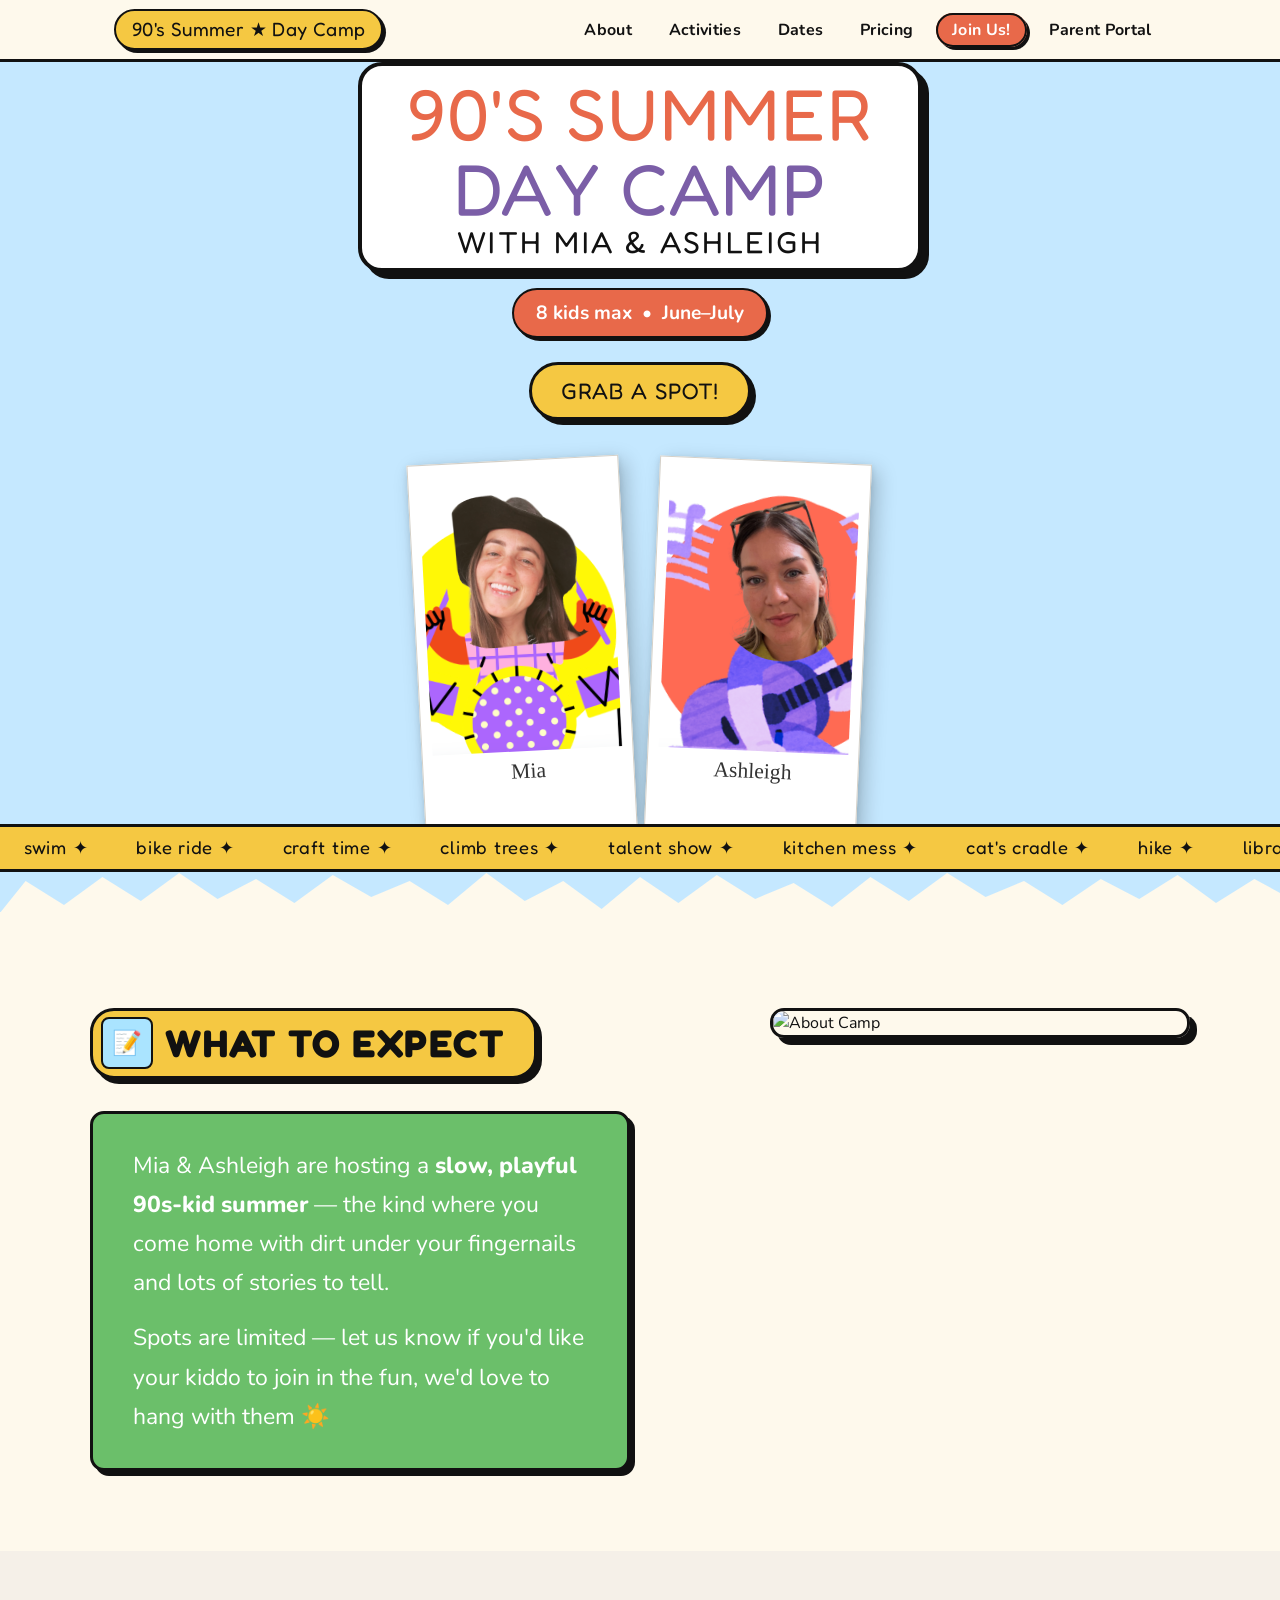
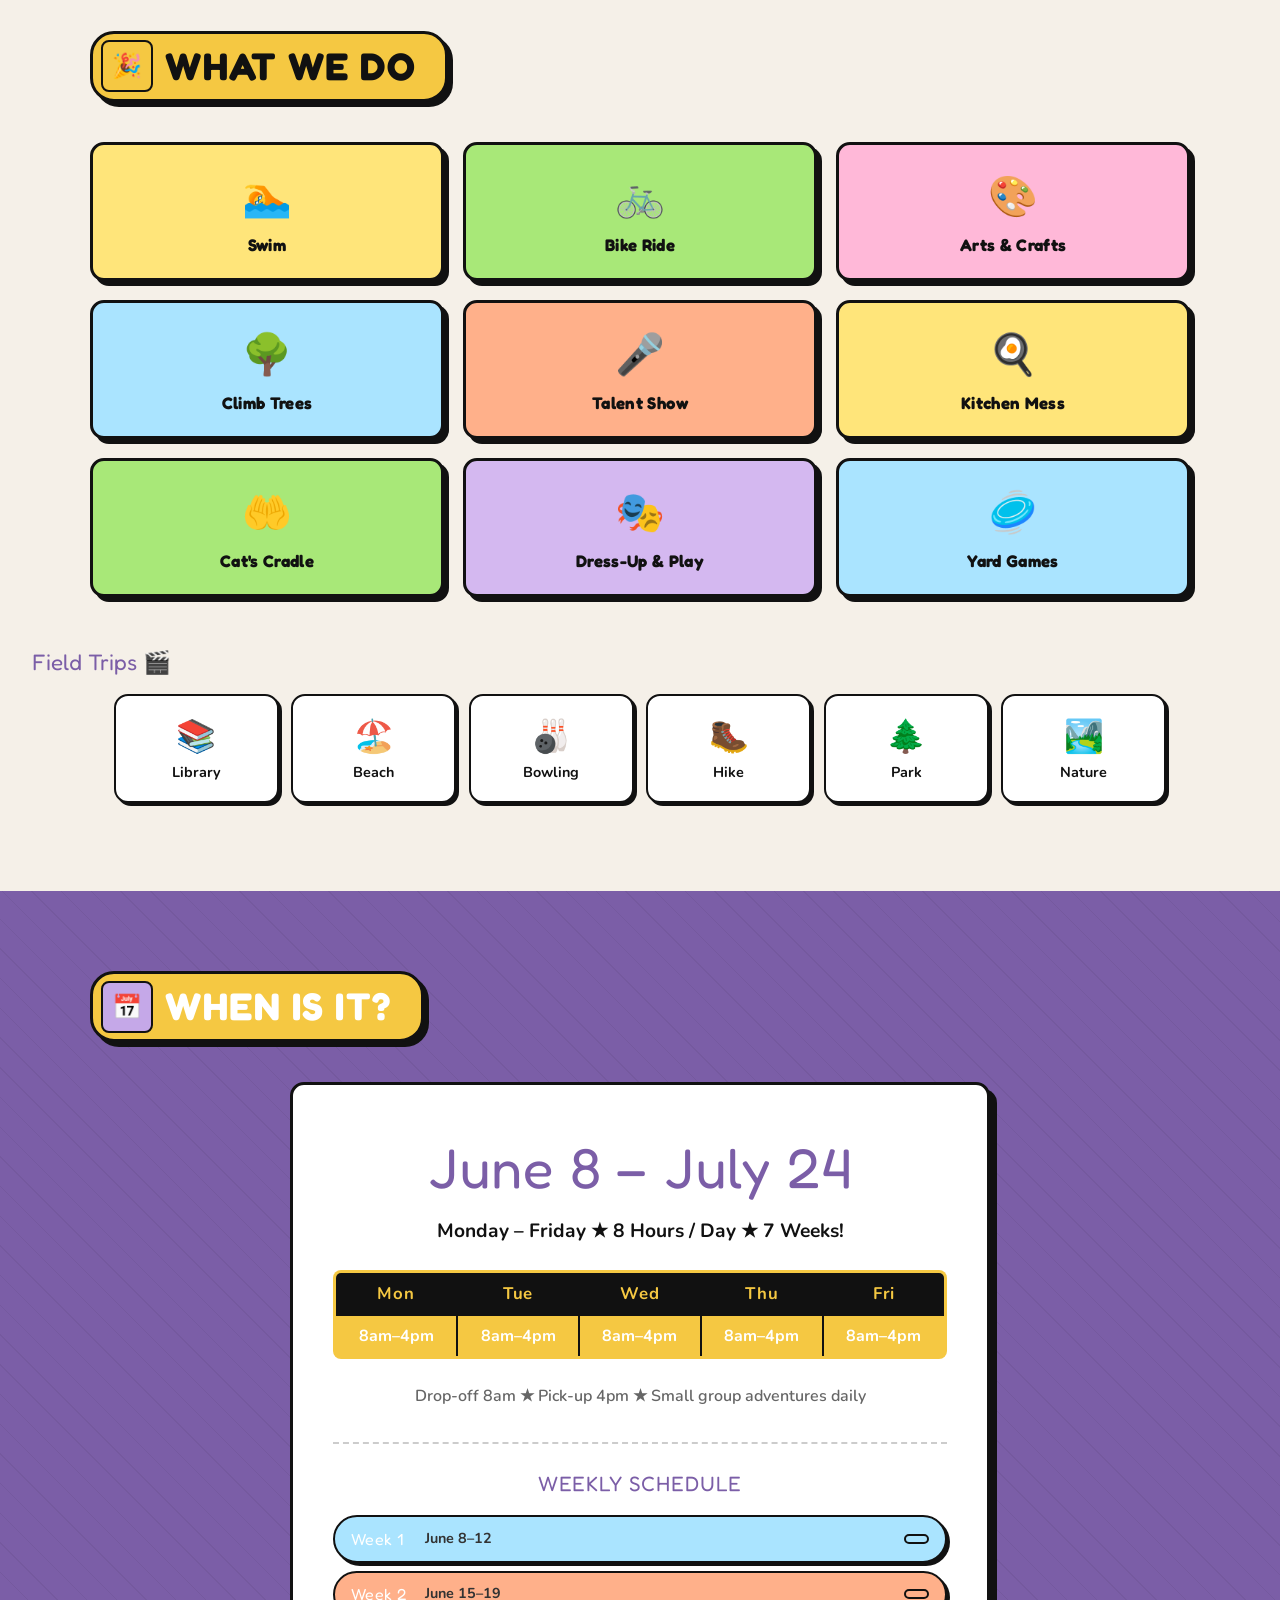
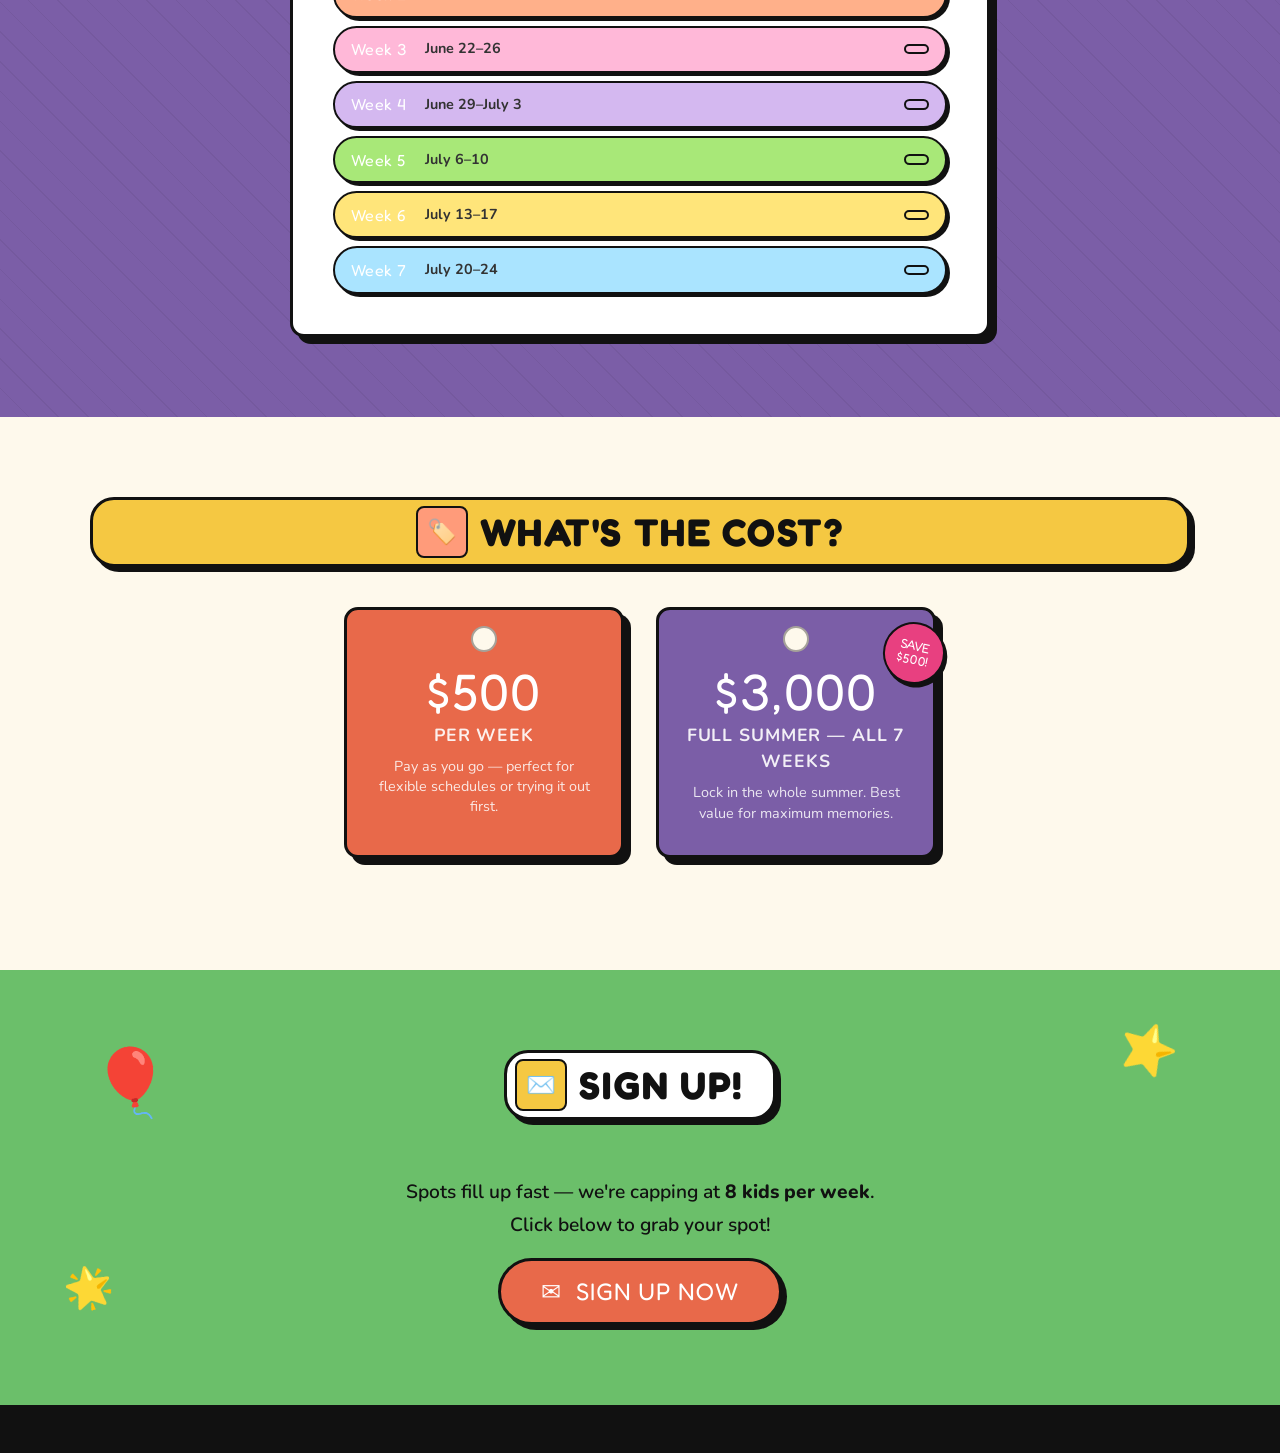
==== commit a5c53441: "Add parent portal page for registration lookup by email - portal.html: parents enter their email to " ====
--- a/index.html
+++ b/index.html
@@ -4,7 +4,6 @@
   <meta charset="UTF-8" />
   <meta name="viewport" content="width=device-width, initial-scale=1.0" />
   <title>90's Summer Day Camp</title>
-  <meta name="camp-jsonbin-key" content=$2a$10$X6s.Q4j9Kp0GneoQ5o5ya.vvOw.jIzRJ5BoRgBD1ADGvx.qs7HqnG>
   <meta name="description" content="A slow, playful 90s-kid summer. June–July. Hosted by Mia & Ashleigh." />
   <!-- Camp data bin — set this after admin setup (Settings → Copy Snippet) -->
   <meta name="camp-bin-id" content="69d0a3d6856a682189fa7ef5" />
@@ -37,6 +36,7 @@
         <li><a href="#dates">Dates</a></li>
         <li><a href="#pricing">Pricing</a></li>
         <li><a href="#join" class="nav-cta">Join Us!</a></li>
+        <li><a href="/portal.html">Parent Portal</a></li>
       </ul>
       <button class="nav-burger" aria-label="Open menu" aria-expanded="false">&#9776;</button>
     </div>
--- a/css/mobile.css
+++ b/css/mobile.css
@@ -127,7 +127,8 @@
     font-size: 0.95rem;
   }
 
-  .week-schedule-row .week-dates {
+  .week-schedule-row .week-dates,
+  .week-check-date {
     white-space: nowrap;
     font-size: 0.85rem;
     min-width: 0;
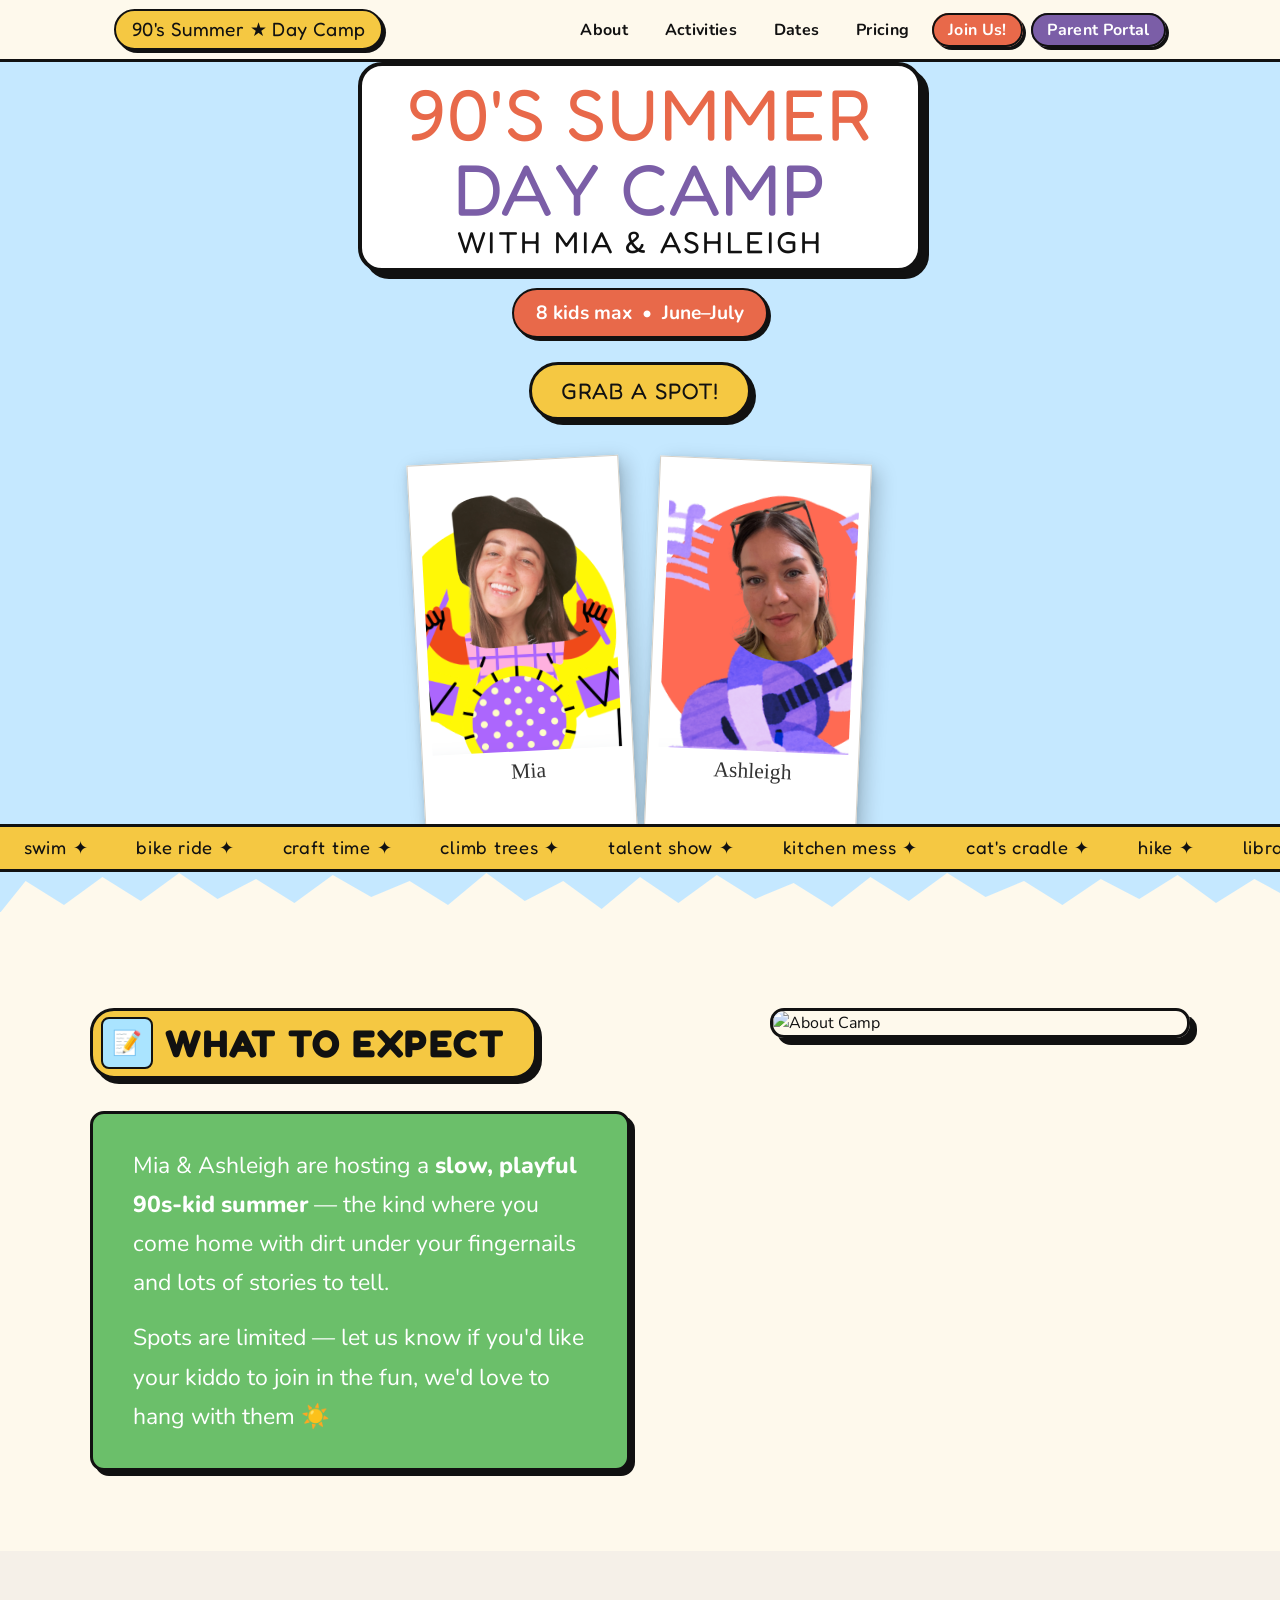
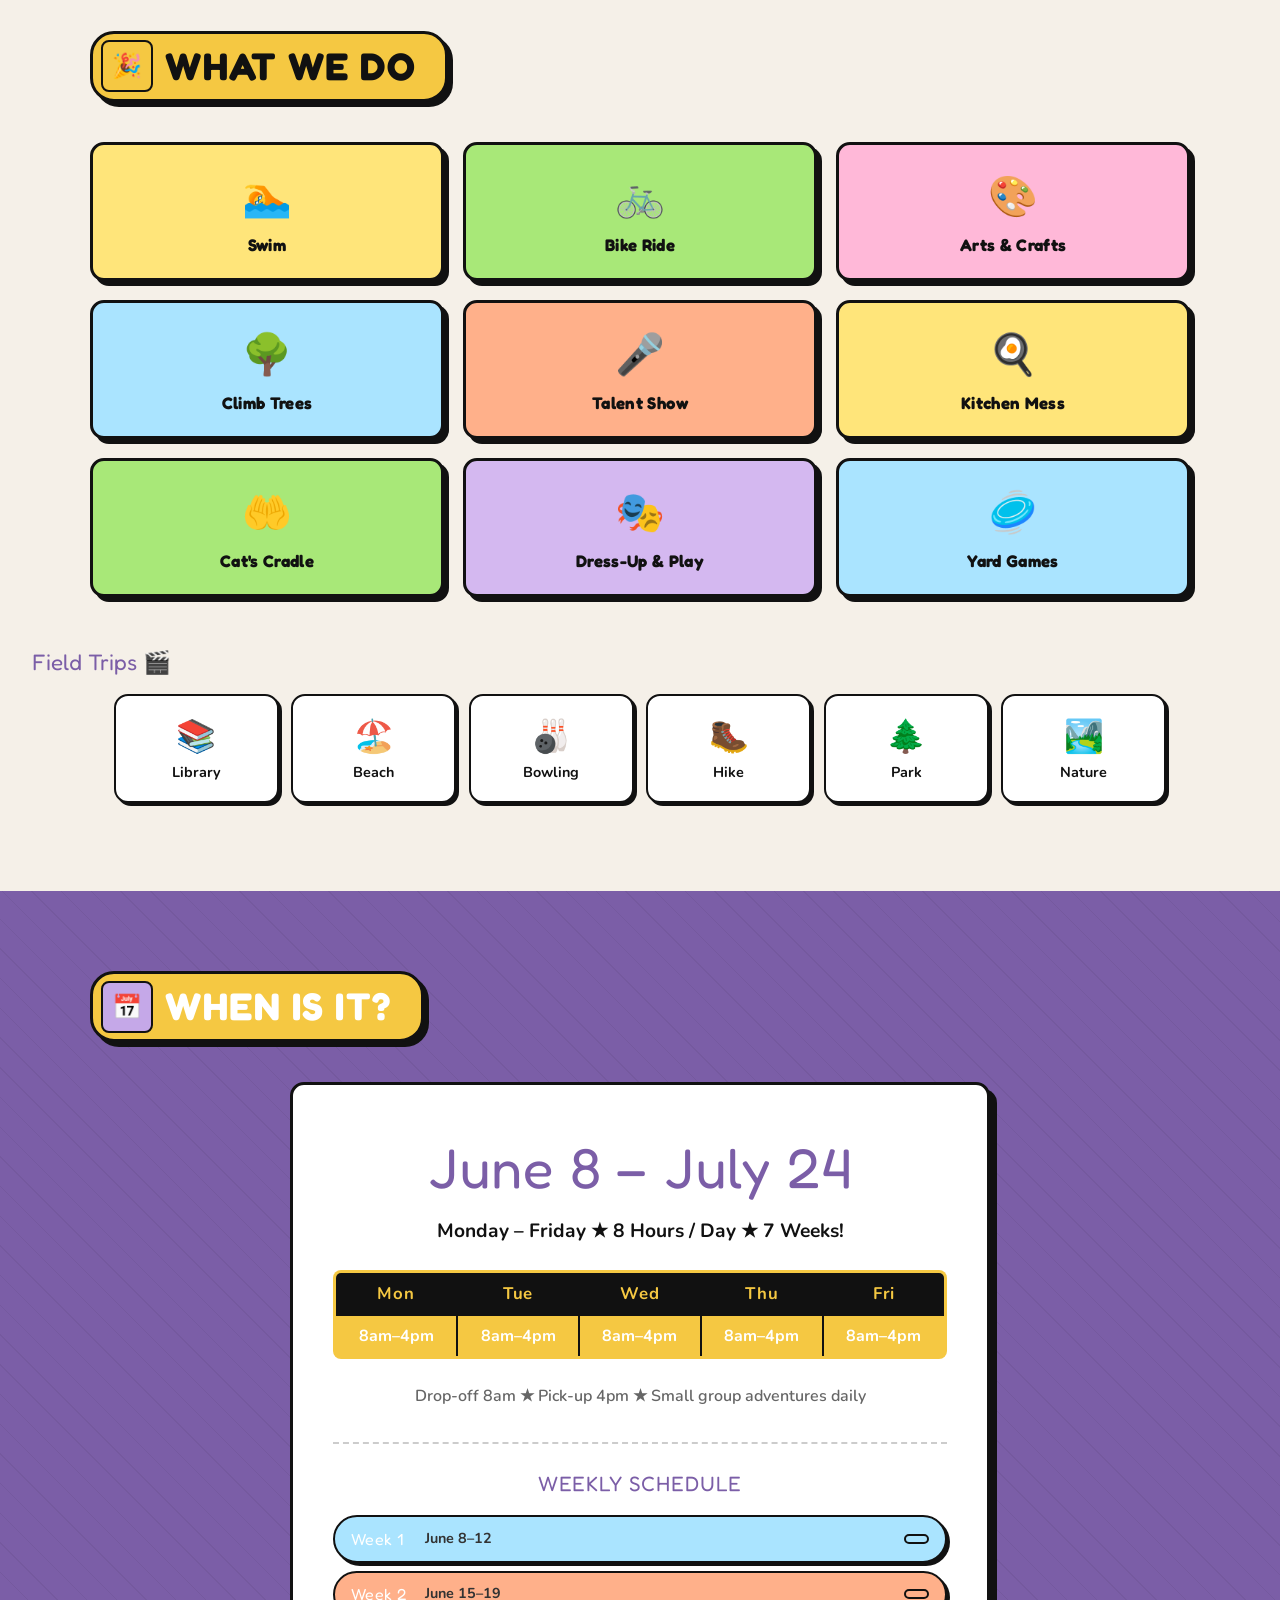
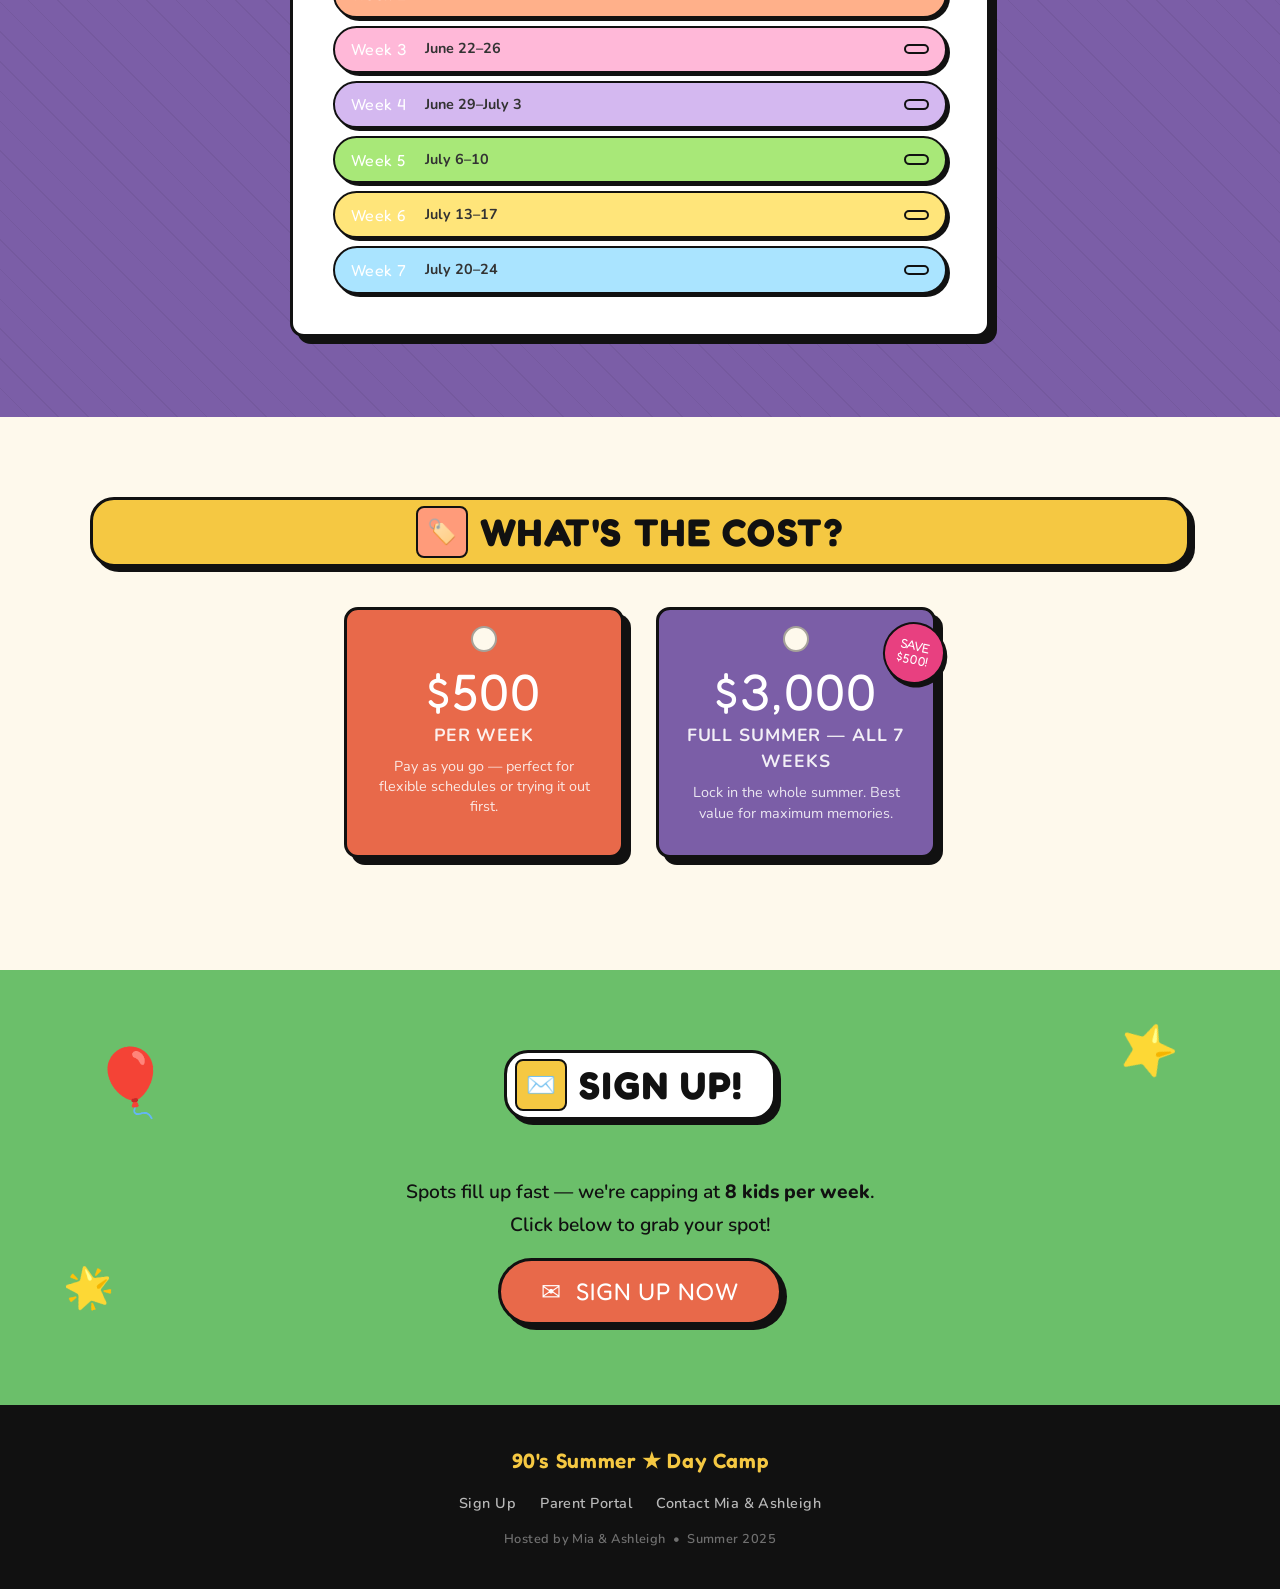
==== commit 1bb8e263: "Add contact form, restyle portal, fix registration, update nav/footer - Create contact.html with sep" ====
--- a/index.html
+++ b/index.html
@@ -36,7 +36,7 @@
         <li><a href="#dates">Dates</a></li>
         <li><a href="#pricing">Pricing</a></li>
         <li><a href="#join" class="nav-cta">Join Us!</a></li>
-        <li><a href="/portal.html">Parent Portal</a></li>
+        <li><a href="/portal.html" class="nav-cta nav-cta--portal">Parent Portal</a></li>
       </ul>
       <button class="nav-burger" aria-label="Open menu" aria-expanded="false">&#9776;</button>
     </div>
@@ -216,9 +216,12 @@
         </table>
         <p class="dates-note">Drop-off 8am &#9733; Pick-up 4pm &#9733; Small group adventures daily</p>
 
-        <!-- Weekly schedule with live spot counts from Google Sheet -->
+        <!-- Weekly schedule with live spot counts -->
         <div class="week-schedule" id="week-schedule">
           <div class="week-schedule-title">Weekly Schedule</div>
+          <div class="spin-wrap" id="schedule-spinner" style="color:#777;">
+            <div class="spinner spinner--dark"></div>Loading availability…
+          </div>
           <div class="week-schedule-row week-row--1" data-week="1">
             <span class="week-label">Week 1</span>
             <span class="week-dates">June 8–12</span>
@@ -316,6 +319,15 @@
 
   <!-- FOOTER -->
   <footer class="site-footer">
+    <div class="footer-inner">
+      <div class="footer-logo">90's Summer &#9733; Day Camp</div>
+      <div class="footer-links">
+        <a href="/registration.html">Sign Up</a>
+        <a href="/portal.html">Parent Portal</a>
+        <a href="/contact.html">Contact Mia &amp; Ashleigh</a>
+      </div>
+      <div class="footer-copy">Hosted by Mia &amp; Ashleigh &nbsp;&#8226;&nbsp; Summer 2025</div>
+    </div>
   </footer>
 
   <script src="https://cdnjs.cloudflare.com/ajax/libs/qrcodejs/1.0.0/qrcode.min.js"></script>
--- a/css/layout.css
+++ b/css/layout.css
@@ -81,6 +81,13 @@
   background: var(--orange) !important;
 }
 
+.nav-cta--portal {
+  background: var(--purple) !important;
+}
+.nav-cta--portal:hover {
+  background: var(--purple) !important;
+}
+
 .nav-burger {
   display: none;
   color: var(--black);
@@ -116,10 +123,50 @@
 .site-footer {
   background: var(--black);
   color: var(--cream);
-  text-align: center;
-  padding: 1.5rem;
+  padding: 2.5rem 1.5rem;
   font-family: var(--font-nunito);
   font-size: 0.95rem;
   font-weight: 600;
   letter-spacing: 0.03em;
 }
+
+.footer-inner {
+  max-width: var(--max-width);
+  margin: 0 auto;
+  display: flex;
+  flex-direction: column;
+  align-items: center;
+  gap: 1rem;
+  text-align: center;
+}
+
+.footer-logo {
+  font-family: var(--font-fredoka);
+  font-size: 1.3rem;
+  color: var(--yellow);
+  letter-spacing: 0.03em;
+}
+
+.footer-links {
+  display: flex;
+  flex-wrap: wrap;
+  justify-content: center;
+  gap: 0.25rem 1.5rem;
+}
+
+.footer-links a {
+  color: rgba(255,255,255,0.7);
+  text-decoration: none;
+  font-size: 0.9rem;
+  transition: color 0.15s;
+}
+
+.footer-links a:hover {
+  color: var(--white);
+  text-decoration: underline;
+}
+
+.footer-copy {
+  color: rgba(255,255,255,0.4);
+  font-size: 0.8rem;
+}
--- a/css/components.css
+++ b/css/components.css
@@ -867,3 +867,33 @@
   opacity: 1;
   transform: translateY(0);
 }
+
+/* ── Spinner ── */
+@keyframes spin { to { transform: rotate(360deg); } }
+
+.spinner {
+  display: inline-block;
+  width: 28px;
+  height: 28px;
+  border: 3px solid rgba(255,255,255,0.35);
+  border-top-color: var(--white);
+  border-radius: 50%;
+  animation: spin 0.7s linear infinite;
+  flex-shrink: 0;
+}
+
+.spinner--dark {
+  border-color: rgba(0,0,0,0.12);
+  border-top-color: var(--purple);
+}
+
+.spin-wrap {
+  display: flex;
+  align-items: center;
+  justify-content: center;
+  gap: 0.75rem;
+  padding: 1.5rem 1rem;
+  font-family: var(--font-body);
+  font-size: 0.95rem;
+  font-weight: 600;
+}
